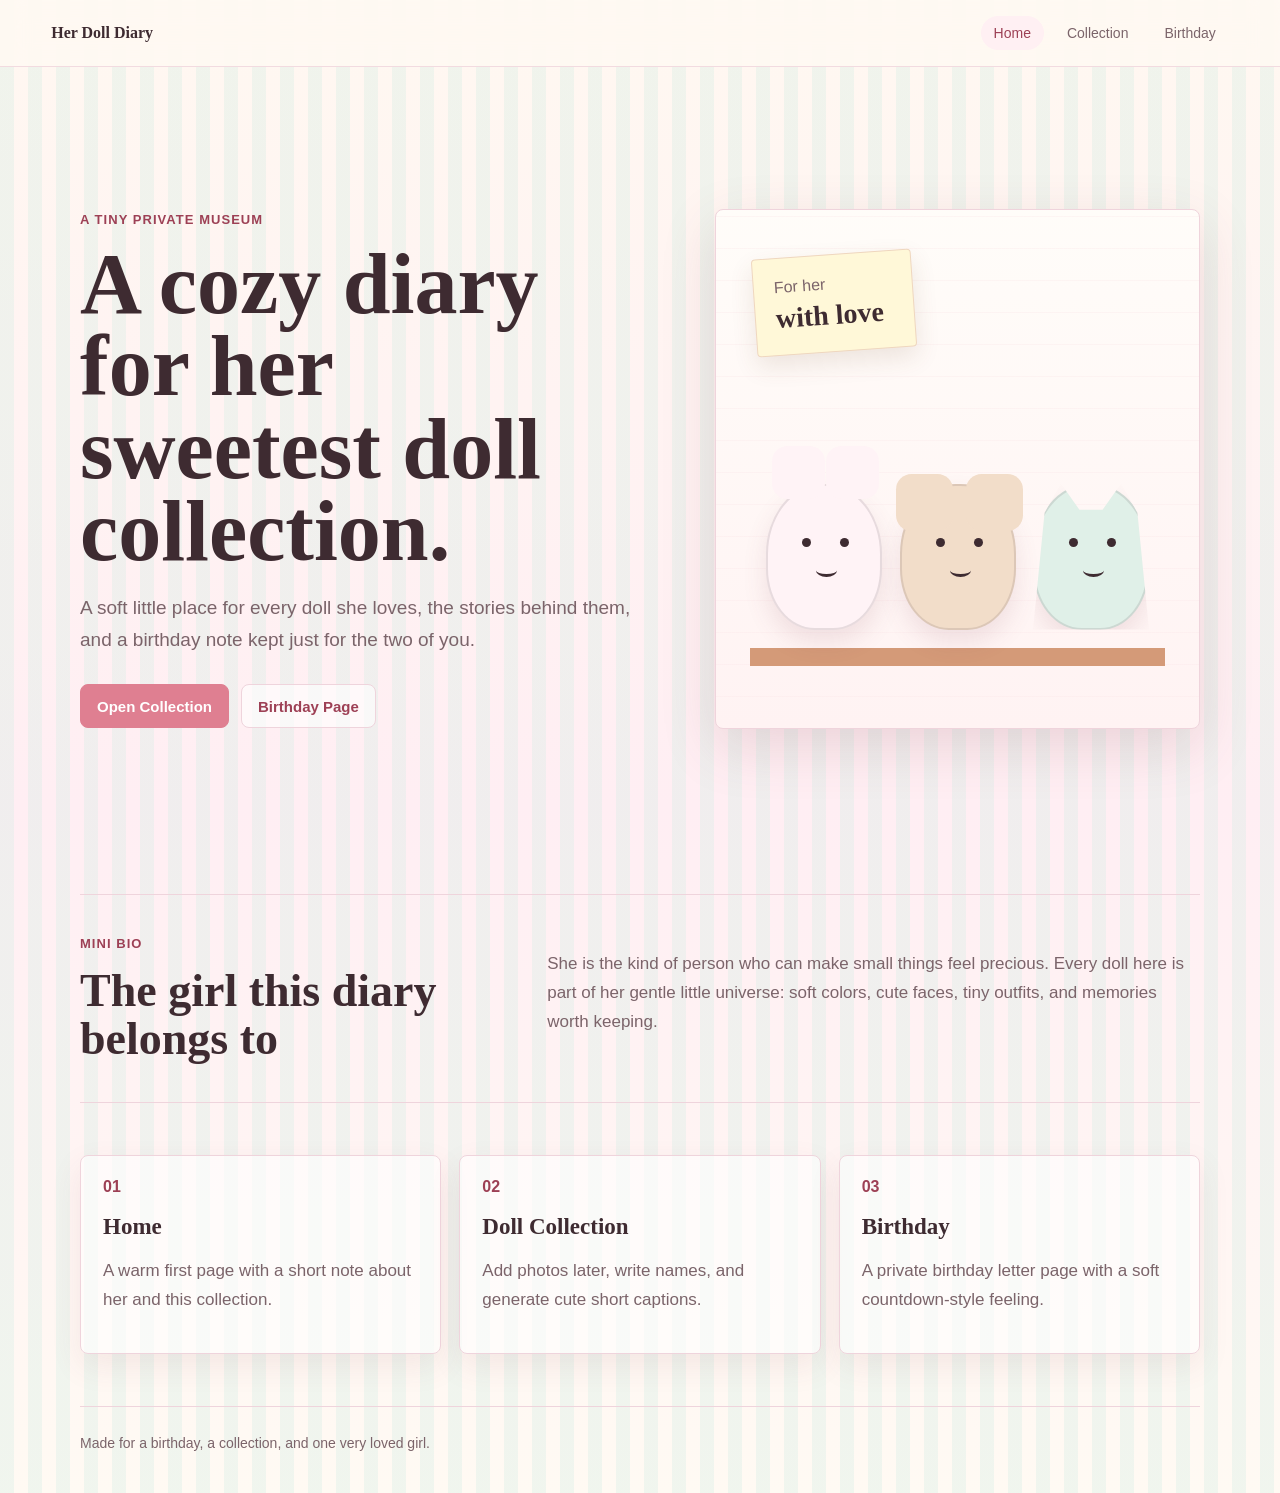
==== index.html @ 8f7af9ba "Update birthday page" ====
<!doctype html>
<html lang="en">
  <head>
    <meta charset="utf-8" />
    <meta name="viewport" content="width=device-width, initial-scale=1" />
    <title>Her Doll Diary</title>
    <link rel="stylesheet" href="./styles.css" />
  </head>
  <body>
    <header class="site-header">
      <a class="brand" href="./index.html" id="siteTitle">Her Doll Diary</a>
      <nav aria-label="Main navigation">
        <a aria-current="page" href="./index.html">Home</a>
        <a href="./collection.html">Collection</a>
        <a href="./birthday.html">Birthday</a>
      </nav>
    </header>

    <main>
      <section class="hero">
        <div class="hero-copy">
          <p class="eyebrow" id="homeEyebrow">A tiny private museum</p>
          <h1 id="homeHeadline">A cozy diary for her sweetest doll collection.</h1>
          <p id="homeDescription"></p>
          <div class="hero-actions">
            <a class="button primary" href="./collection.html">Open Collection</a>
            <a class="button ghost" href="./birthday.html">Birthday Page</a>
          </div>
        </div>
        <div class="shelf-scene" aria-label="Illustrated doll shelf">
          <div class="paper-note">
            <span>For her</span>
            <strong>with love</strong>
          </div>
          <div class="shelf">
            <div class="doll-shape bunny"></div>
            <div class="doll-shape bear"></div>
            <div class="doll-shape cat"></div>
          </div>
        </div>
      </section>

      <section class="bio-section">
        <div>
          <p class="eyebrow" id="bioEyebrow">Mini bio</p>
          <h2 id="bioTitle">The girl this diary belongs to</h2>
        </div>
        <div class="bio-right">
          <img class="bio-photo" id="bioPhoto" alt="Bio photo" hidden />
          <p id="bioText"></p>
        </div>
      </section>

      <section class="preview-grid" aria-label="Website sections">
        <article>
          <span class="card-icon">01</span>
          <h3>Home</h3>
          <p>A warm first page with a short note about her and this collection.</p>
        </article>
        <article>
          <span class="card-icon">02</span>
          <h3>Doll Collection</h3>
          <p>Add photos later, write names, and generate cute short captions.</p>
        </article>
        <article>
          <span class="card-icon">03</span>
          <h3>Birthday</h3>
          <p>A private birthday letter page with a soft countdown-style feeling.</p>
        </article>
      </section>
    </main>

    <footer>
      Made for a birthday, a collection, and one very loved girl.
    </footer>
    <script src="./content/content.js"></script>
    <script>
      (async () => {
        try {
          const site = await window.DollDiaryContent.loadJson("./content/site.json");
          window.DollDiaryContent.setText("#siteTitle", site.siteTitle);
          document.title = site.siteTitle || document.title;
          window.DollDiaryContent.setText("#homeEyebrow", site.homeEyebrow);
          window.DollDiaryContent.setText("#homeHeadline", site.homeHeadline);
          window.DollDiaryContent.setText("#homeDescription", site.homeDescription);
          window.DollDiaryContent.setText("#bioEyebrow", site.bioEyebrow);
          window.DollDiaryContent.setText("#bioTitle", site.bioTitle);
          window.DollDiaryContent.setText("#bioText", site.bioText);
          window.DollDiaryContent.setImage("#bioPhoto", site.bioPhoto, "Photo of her");
        } catch {}
      })();
    </script>
  </body>
</html>
---- styles.css ----
:root {
  --rose: #df7f91;
  --rose-dark: #9d4055;
  --blush: #fff0f3;
  --cream: #fffaf3;
  --mint: #d8eee5;
  --ink: #3e2b31;
  --muted: #7b646a;
  --line: #efd4dc;
  --shadow: 0 18px 55px rgba(128, 69, 82, 0.16);
}

* {
  box-sizing: border-box;
}

body {
  margin: 0;
  color: var(--ink);
  font-family: Georgia, "Times New Roman", serif;
  background:
    linear-gradient(90deg, rgba(216, 238, 229, 0.38) 0 14px, transparent 14px),
    linear-gradient(#fff8f1, #ffeef3 54%, #fffaf3);
  background-size: 28px 100%, 100% 100%;
}

a {
  color: inherit;
}

.site-header {
  position: sticky;
  top: 0;
  z-index: 5;
  display: flex;
  align-items: center;
  justify-content: space-between;
  gap: 20px;
  padding: 16px clamp(18px, 4vw, 52px);
  border-bottom: 1px solid rgba(239, 212, 220, 0.8);
  background: rgba(255, 250, 243, 0.88);
  backdrop-filter: blur(14px);
}

.brand {
  font-weight: 700;
  text-decoration: none;
  letter-spacing: 0;
}

nav {
  display: flex;
  flex-wrap: wrap;
  gap: 10px;
  justify-content: flex-end;
}

nav a {
  border-radius: 999px;
  padding: 9px 13px;
  color: var(--muted);
  text-decoration: none;
  font-family: Arial, sans-serif;
  font-size: 14px;
}

nav a[aria-current="page"] {
  background: var(--blush);
  color: var(--rose-dark);
}

main {
  width: min(1120px, calc(100% - 32px));
  margin: 0 auto;
}

.hero {
  min-height: calc(100vh - 73px);
  display: grid;
  grid-template-columns: minmax(0, 1fr) minmax(300px, 0.86fr);
  gap: clamp(28px, 6vw, 72px);
  align-items: center;
  padding: 52px 0 76px;
}

.hero-copy,
.page-intro,
.birthday-hero {
  max-width: 720px;
}

.eyebrow {
  margin: 0 0 12px;
  color: var(--rose-dark);
  font-family: Arial, sans-serif;
  font-size: 13px;
  font-weight: 700;
  letter-spacing: 0.08em;
  text-transform: uppercase;
}

.eyebrow:empty {
  display: none;
}

h1,
h2,
h3,
p {
  overflow-wrap: anywhere;
}

h1 {
  margin: 0;
  font-size: clamp(42px, 7vw, 86px);
  line-height: 0.96;
  letter-spacing: 0;
}

h2 {
  margin: 0;
  font-size: clamp(28px, 4vw, 46px);
  line-height: 1.05;
}

h3 {
  margin: 0 0 10px;
  font-size: 23px;
}

p {
  color: var(--muted);
  font-family: Arial, sans-serif;
  font-size: 17px;
  line-height: 1.7;
}

.hero-copy > p:not(.eyebrow),
.page-intro > p,
.birthday-hero > p {
  max-width: 630px;
  font-size: 19px;
}

.hero-actions,
.studio-actions,
.collection-tools {
  display: flex;
  flex-wrap: wrap;
  gap: 12px;
  align-items: center;
  margin-top: 28px;
}

.edit-toggle {
  margin-top: 18px;
}

.editor-area[hidden] {
  display: none;
}

.button,
button {
  display: inline-flex;
  min-height: 44px;
  align-items: center;
  justify-content: center;
  border: 1px solid var(--line);
  border-radius: 8px;
  padding: 10px 16px;
  cursor: pointer;
  font-family: Arial, sans-serif;
  font-size: 15px;
  font-weight: 700;
  text-decoration: none;
}

.primary {
  border-color: var(--rose);
  background: var(--rose);
  color: white;
}

.ghost {
  background: rgba(255, 255, 255, 0.62);
  color: var(--rose-dark);
}

.danger {
  background: #fff;
  color: #9b2f3d;
}

.shelf-scene {
  min-height: 520px;
  position: relative;
  border: 1px solid var(--line);
  border-radius: 8px;
  overflow: hidden;
  background:
    linear-gradient(rgba(255, 255, 255, 0.5), rgba(255, 240, 243, 0.7)),
    repeating-linear-gradient(0deg, transparent 0 31px, rgba(223, 127, 145, 0.12) 31px 32px),
    var(--cream);
  box-shadow: var(--shadow);
}

.paper-note {
  position: absolute;
  top: 44px;
  left: 38px;
  width: 160px;
  padding: 20px;
  border: 1px solid #efd7bf;
  border-radius: 4px;
  transform: rotate(-4deg);
  background: #fff8d8;
  box-shadow: 0 10px 24px rgba(104, 77, 44, 0.12);
}

.paper-note span,
.paper-note strong {
  display: block;
}

.paper-note span {
  color: var(--muted);
  font-family: Arial, sans-serif;
}

.paper-note strong {
  margin-top: 6px;
  font-size: 28px;
}

.shelf {
  position: absolute;
  right: 34px;
  bottom: 62px;
  left: 34px;
  height: 190px;
  border-bottom: 18px solid #d49a78;
}

.doll-shape {
  position: absolute;
  bottom: 18px;
  width: 116px;
  height: 146px;
  border: 2px solid rgba(62, 43, 49, 0.12);
  border-radius: 48% 48% 42% 42%;
  background: #fff;
  box-shadow: 0 12px 24px rgba(128, 69, 82, 0.12);
}

.doll-shape::before,
.doll-shape::after {
  content: "";
  position: absolute;
  background: var(--ink);
}

.doll-shape::before {
  top: 52px;
  left: 34px;
  width: 9px;
  height: 9px;
  border-radius: 50%;
  box-shadow: 38px 0 0 var(--ink);
}

.doll-shape::after {
  top: 78px;
  left: 48px;
  width: 21px;
  height: 10px;
  border-bottom: 3px solid var(--ink);
  border-radius: 50%;
  background: transparent;
}

.bunny {
  left: 16px;
  background: #fff3f6;
}

.bunny .ears,
.bunny::marker {
  display: none;
}

.bunny {
  --ear-color: #fff3f6;
}

.bunny::before {
  box-shadow: 38px 0 0 var(--ink), -8px -70px 0 22px var(--ear-color), 46px -70px 0 22px var(--ear-color);
}

.bear {
  left: 50%;
  transform: translateX(-50%);
  background: #f2ddc9;
}

.bear::before {
  box-shadow: 38px 0 0 var(--ink), -16px -40px 0 24px #f2ddc9, 54px -40px 0 24px #f2ddc9;
}

.cat {
  right: 16px;
  background: #e0f0e8;
}

.cat {
  clip-path: polygon(10% 20%, 24% 0, 40% 18%, 60% 18%, 76% 0, 90% 20%, 100% 100%, 0 100%);
}

.bio-section,
.studio,
.letter,
.wish-grid,
.preview-grid {
  margin: 0 0 52px;
}

.photo-memories {
  margin: 0 0 42px;
}

.photo-grid {
  display: grid;
  grid-template-columns: repeat(12, minmax(0, 1fr));
  gap: 14px;
}

.photo-card {
  margin: 0;
  border: 1px solid var(--line);
  border-radius: 8px;
  overflow: hidden;
  background: rgba(255, 255, 255, 0.62);
  box-shadow: 0 12px 32px rgba(128, 69, 82, 0.09);
}

.photo-card img {
  display: block;
  width: 100%;
  height: 100%;
  object-fit: cover;
  aspect-ratio: 4 / 5;
}

.photo-card figcaption {
  padding: 10px 12px 12px;
  color: var(--muted);
  font-family: Arial, sans-serif;
  font-size: 13px;
  line-height: 1.5;
}

.photo-card:nth-child(1) {
  grid-column: span 7;
}

.photo-card:nth-child(2) {
  grid-column: span 5;
}

.photo-card:nth-child(3) {
  grid-column: span 5;
}

.photo-card:nth-child(4) {
  grid-column: span 7;
}

.bio-section {
  display: grid;
  grid-template-columns: 0.8fr 1.2fr;
  gap: 32px;
  align-items: start;
  padding: 38px 0;
  border-top: 1px solid var(--line);
  border-bottom: 1px solid var(--line);
}

.bio-right {
  display: grid;
  gap: 16px;
}

.bio-photo {
  width: 100%;
  max-width: 520px;
  aspect-ratio: 4 / 3;
  object-fit: cover;
  border-radius: 8px;
  border: 1px solid var(--line);
  box-shadow: 0 12px 32px rgba(128, 69, 82, 0.09);
  background: rgba(255, 255, 255, 0.62);
}

.preview-grid,
.wish-grid,
.doll-grid {
  display: grid;
  grid-template-columns: repeat(3, minmax(0, 1fr));
  gap: 18px;
}

.wish-grid {
  grid-template-columns: repeat(2, minmax(0, 1fr));
  align-items: stretch;
}

.preview-grid article,
.wish-grid article,
.doll-card,
.studio-panel,
.preview-panel,
.letter {
  border: 1px solid var(--line);
  border-radius: 8px;
  background: rgba(255, 255, 255, 0.62);
  box-shadow: 0 12px 32px rgba(128, 69, 82, 0.09);
}

.preview-grid article,
.wish-grid article,
.doll-card {
  padding: 22px;
}

.wish-card {
  position: relative;
  display: grid;
  grid-template-columns: minmax(0, 1.15fr) minmax(0, 0.85fr);
  gap: 16px;
  overflow: hidden;
  background:
    radial-gradient(circle at 16px 18px, rgba(223, 127, 145, 0.14) 0 5px, transparent 6px),
    radial-gradient(circle at 48px 50px, rgba(216, 238, 229, 0.45) 0 5px, transparent 6px),
    linear-gradient(180deg, rgba(255, 240, 243, 0.68), rgba(255, 255, 255, 0.7)),
    rgba(255, 255, 255, 0.62);
  background-size: 82px 82px, 82px 82px, 100% 100%;
}

.wish-card::after {
  content: "";
  position: absolute;
  right: -28px;
  bottom: -34px;
  width: 140px;
  height: 140px;
  border: 1px solid rgba(223, 127, 145, 0.2);
  border-radius: 50%;
  background: rgba(255, 248, 216, 0.36);
  pointer-events: none;
}

.wish-text {
  position: relative;
  z-index: 1;
}

.wish-sticker {
  display: inline-grid;
  place-items: center;
  width: 54px;
  height: 54px;
  margin-bottom: 14px;
  border: 1px solid rgba(223, 127, 145, 0.22);
  border-radius: 50%;
  background:
    linear-gradient(145deg, rgba(255, 250, 243, 0.96), rgba(255, 240, 243, 0.9));
  box-shadow: 0 10px 26px rgba(128, 69, 82, 0.12);
  font-size: 29px;
  line-height: 1;
}

.wish-sticker.soft-bear {
  transform: rotate(-5deg);
}

.wish-sticker.tiny-dolls {
  background:
    linear-gradient(145deg, rgba(216, 238, 229, 0.78), rgba(255, 250, 243, 0.96));
  transform: rotate(5deg);
}

.wish-text h2 {
  margin-bottom: 10px;
}

.wish-text p {
  margin: 0 0 10px;
  font-size: 15px;
}

.wish-photos {
  display: grid;
  grid-template-columns: 1fr;
  align-content: start;
  justify-items: center;
  gap: 10px;
  padding-top: 6px;
}

.polaroid {
  position: relative;
  width: min(240px, 100%);
  margin: 0;
  padding: 10px 10px 14px;
  border: 1px solid rgba(62, 43, 49, 0.12);
  border-radius: 8px;
  background: rgba(255, 255, 255, 0.92);
  box-shadow: 0 14px 32px rgba(128, 69, 82, 0.16);
}

.polaroid::before {
  content: "";
  position: absolute;
  top: -10px;
  left: 22px;
  width: 86px;
  height: 22px;
  border: 1px solid rgba(212, 154, 120, 0.22);
  border-radius: 6px;
  background: rgba(255, 248, 216, 0.7);
  transform: rotate(-4deg);
}

.polaroid img {
  display: block;
  width: 100%;
  aspect-ratio: 4 / 5;
  object-fit: cover;
  object-position: center center;
  border-radius: 6px;
}

.polaroid.portrait-top img {
  object-fit: contain;
  object-position: center center;
  background:
    linear-gradient(180deg, rgba(255, 240, 243, 0.72), rgba(255, 250, 243, 0.88)),
    var(--cream);
}

.polaroid figcaption {
  min-height: 14px;
  margin-top: 10px;
  color: rgba(123, 100, 106, 0.95);
  font-family: Arial, sans-serif;
  font-size: 12px;
  line-height: 1.45;
}

.polaroid.tilt-a {
  transform: rotate(-2.5deg);
}

.polaroid.tilt-b {
  transform: rotate(2deg);
}

.card-icon {
  display: inline-flex;
  margin-bottom: 18px;
  color: var(--rose-dark);
  font-family: Arial, sans-serif;
  font-weight: 800;
}

.page-intro,
.birthday-hero {
  padding: 72px 0 42px;
}

.studio {
  display: grid;
  grid-template-columns: minmax(0, 1.18fr) minmax(280px, 0.82fr);
  gap: 18px;
}

.studio-panel,
.preview-panel {
  padding: 24px;
}

label {
  display: grid;
  gap: 8px;
  margin-top: 16px;
  color: var(--rose-dark);
  font-family: Arial, sans-serif;
  font-size: 14px;
  font-weight: 700;
}

input,
textarea {
  width: 100%;
  border: 1px solid var(--line);
  border-radius: 8px;
  padding: 12px 13px;
  color: var(--ink);
  background: #fff;
  font: 15px Arial, sans-serif;
}

textarea {
  resize: vertical;
}

.field-row {
  display: grid;
  grid-template-columns: 1fr 1fr;
  gap: 12px;
}

.photo-preview,
.doll-photo {
  display: grid;
  place-items: center;
  overflow: hidden;
  border: 1px dashed #e3b7c2;
  border-radius: 8px;
  background:
    linear-gradient(135deg, rgba(255, 240, 243, 0.8), rgba(216, 238, 229, 0.62)),
    #fff;
}

.photo-preview {
  min-height: 330px;
}

.photo-preview span,
.doll-photo span {
  color: var(--muted);
  font-family: Arial, sans-serif;
  font-weight: 700;
}

.photo-preview img,
.doll-photo img {
  width: 100%;
  height: 100%;
  object-fit: cover;
}

.collection-tools {
  margin-bottom: 42px;
}

.file-button input {
  display: none;
}

.section-heading {
  margin-bottom: 18px;
}

.doll-card {
  display: grid;
  gap: 14px;
}

.doll-photo {
  aspect-ratio: 1;
}

.doll-card h3 {
  margin-bottom: 0;
}

.doll-card p {
  margin: 0;
  font-size: 15px;
}

.letter {
  max-width: 820px;
  padding: clamp(24px, 5vw, 48px);
}

.letter p {
  color: var(--ink);
  font-size: 18px;
}

footer {
  width: min(1120px, calc(100% - 32px));
  margin: 52px auto 0;
  padding: 28px 0 42px;
  border-top: 1px solid var(--line);
  color: var(--muted);
  font-family: Arial, sans-serif;
  font-size: 14px;
}

footer:empty {
  display: none;
}

@media (max-width: 820px) {
  .site-header,
  .hero,
  .bio-section,
  .studio {
    grid-template-columns: 1fr;
  }

  .site-header {
    display: grid;
    justify-items: start;
  }

  nav {
    justify-content: flex-start;
  }

  .hero {
    min-height: auto;
    padding-top: 38px;
  }

  .shelf-scene {
    min-height: 430px;
  }

  .preview-grid,
  .wish-grid,
  .doll-grid {
    grid-template-columns: 1fr;
  }

  .photo-grid {
    grid-template-columns: 1fr;
  }

  .photo-card:nth-child(1),
  .photo-card:nth-child(2),
  .photo-card:nth-child(3),
  .photo-card:nth-child(4) {
    grid-column: auto;
  }

  .bio-photo {
    max-width: 100%;
  }

  .field-row {
    grid-template-columns: 1fr;
  }

  .wish-card {
    grid-template-columns: 1fr;
  }

  .wish-photos {
    padding-top: 0;
    grid-template-columns: repeat(2, minmax(0, 1fr));
    justify-items: stretch;
  }

  .polaroid {
    width: 100%;
  }

  h1 {
    font-size: clamp(38px, 13vw, 58px);
  }
}
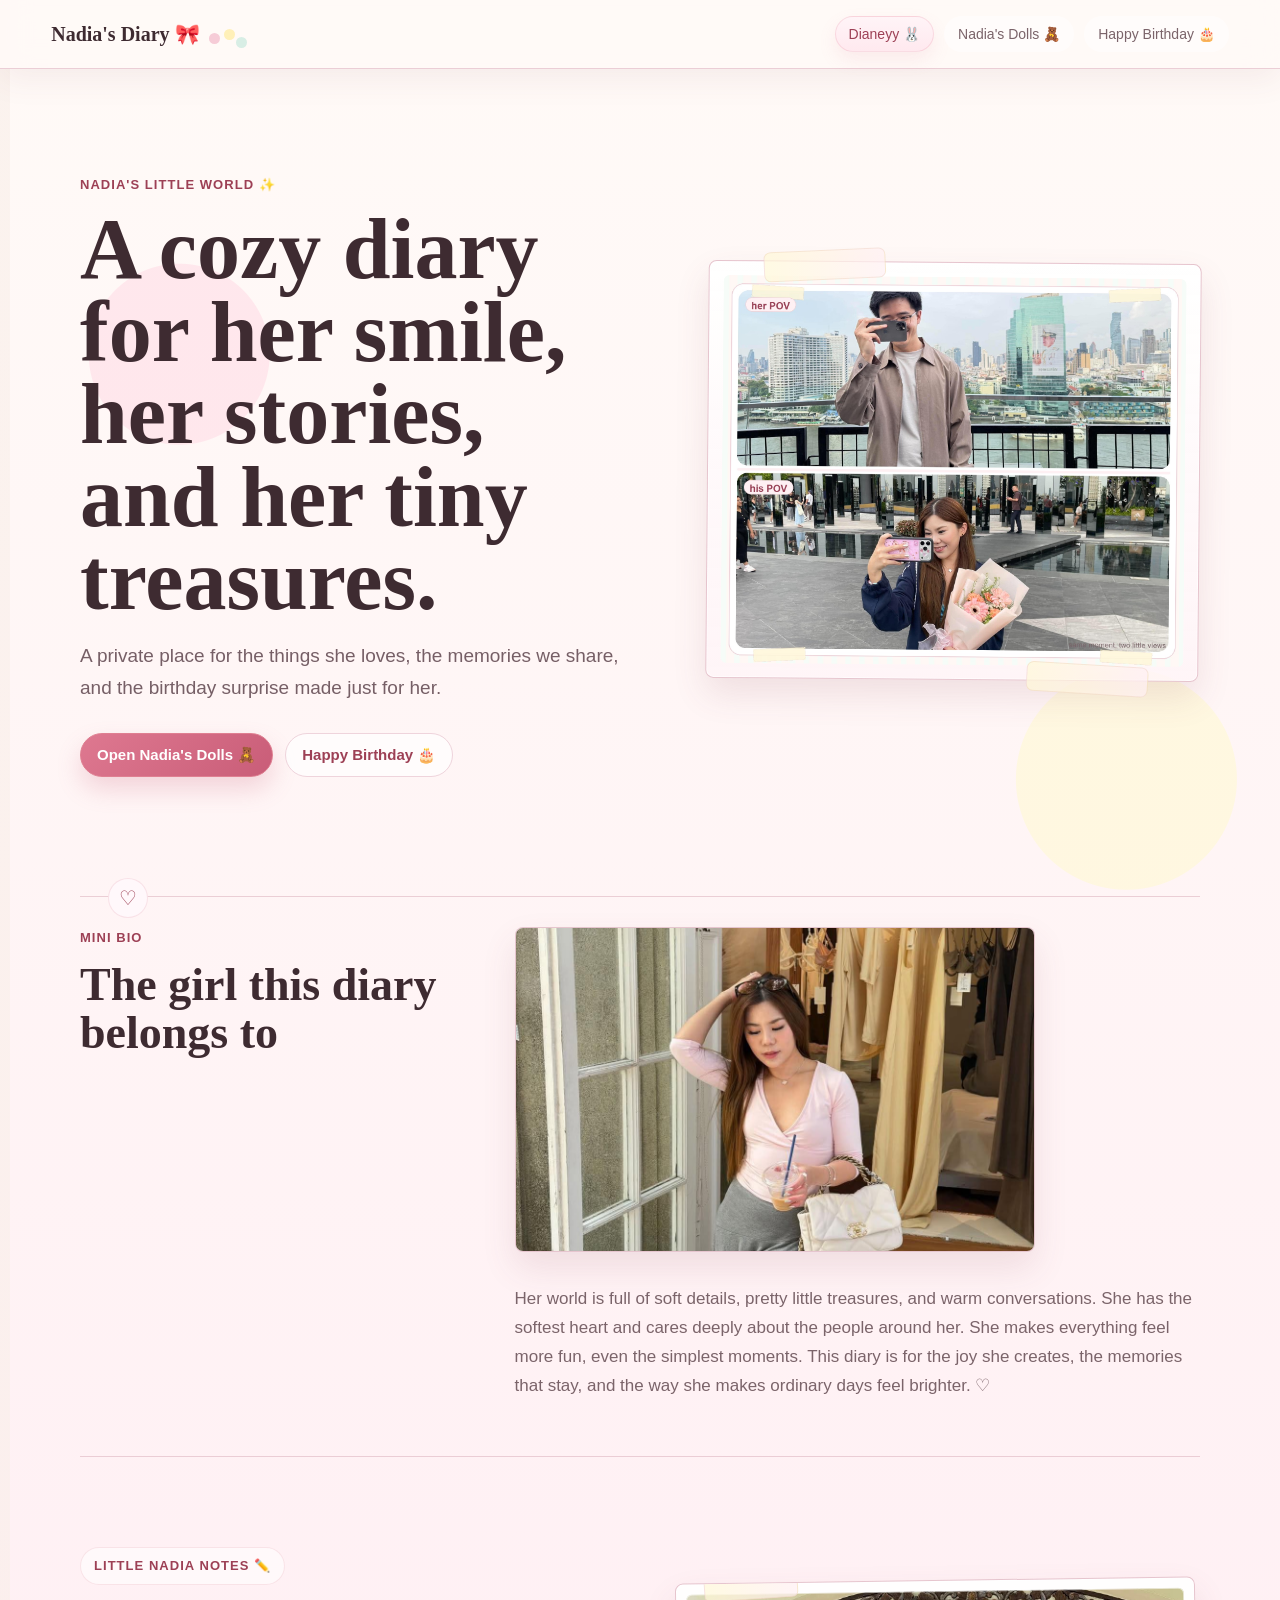
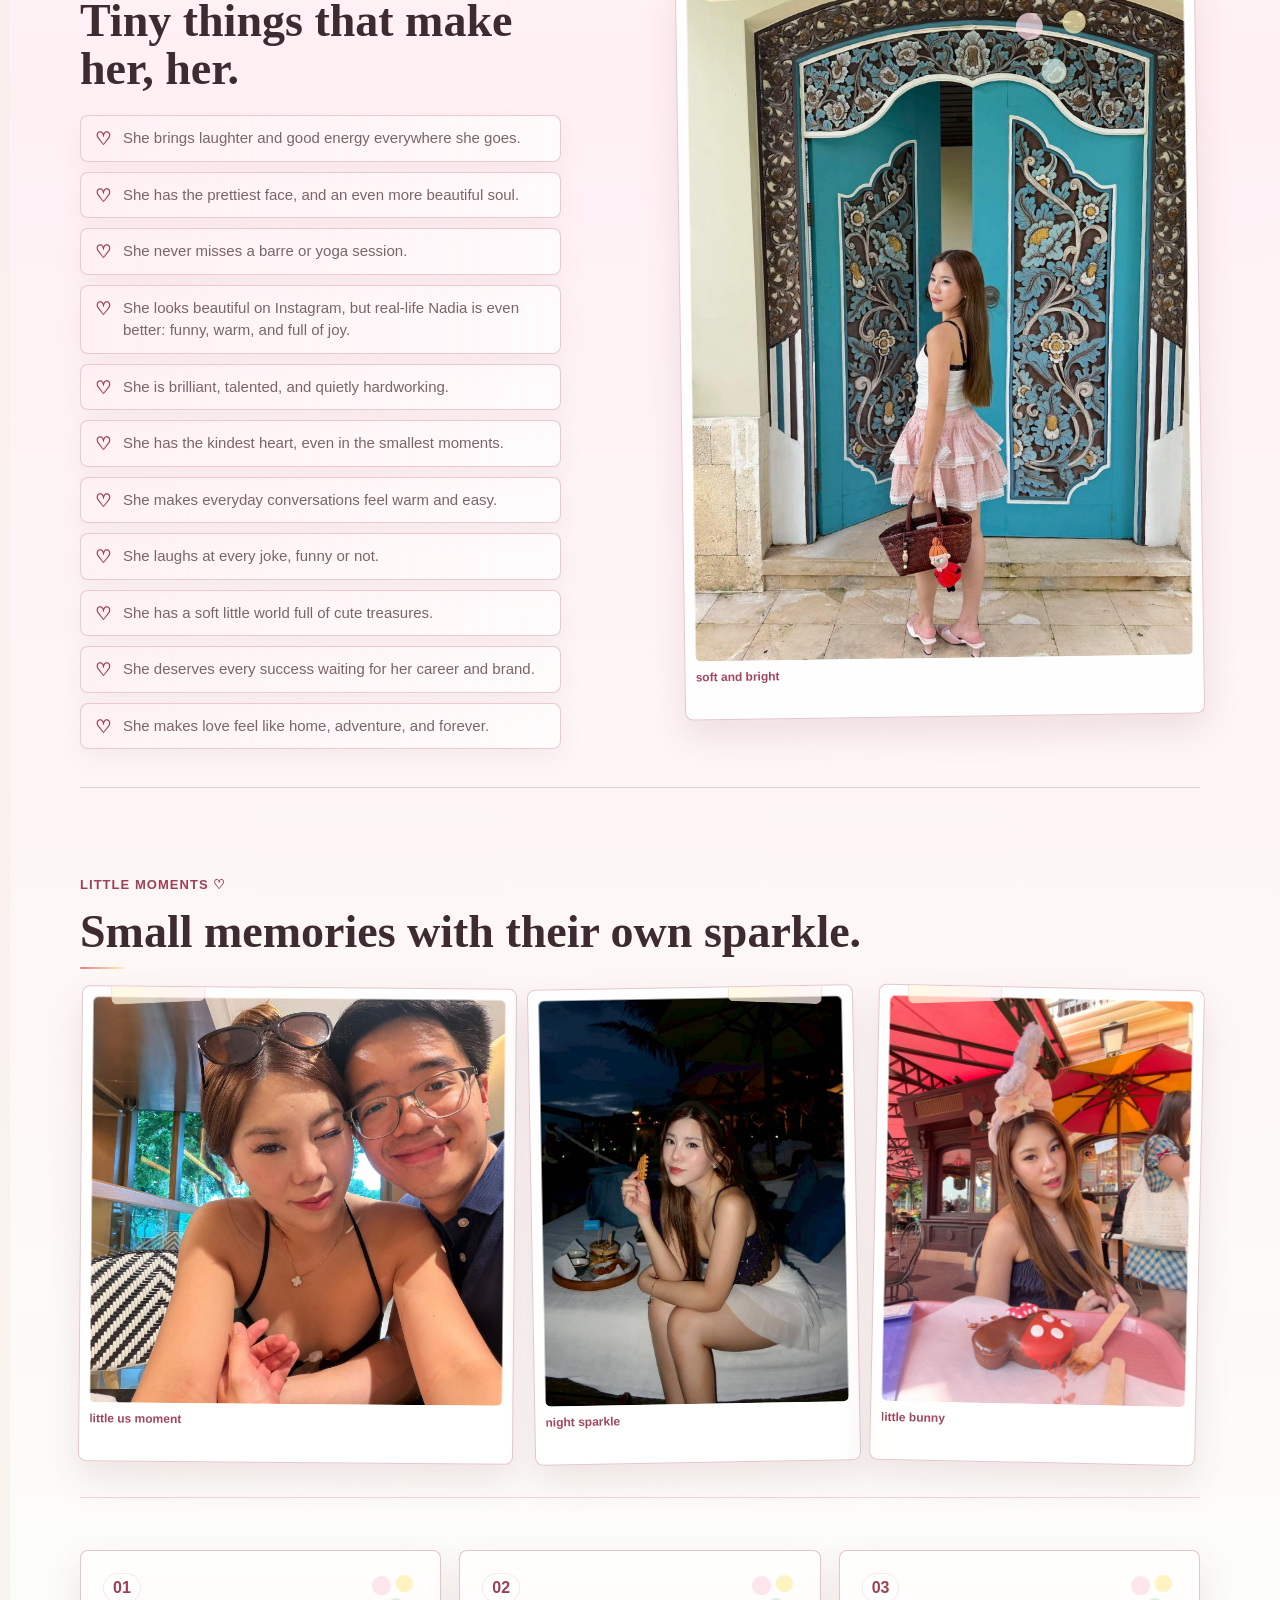
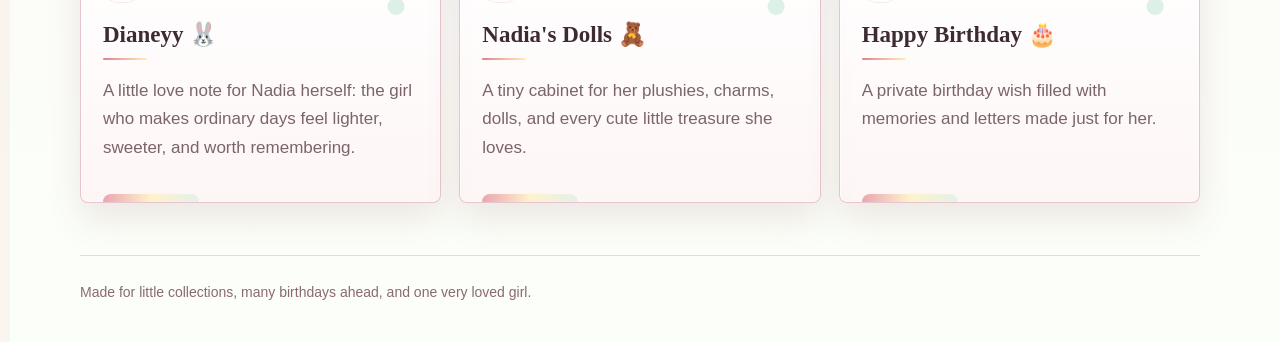
==== commit fb896bdb: "Refine Nadia diary content" ====
--- a/index.html
+++ b/index.html
@@ -3,40 +3,33 @@
   <head>
     <meta charset="utf-8" />
     <meta name="viewport" content="width=device-width, initial-scale=1" />
-    <title>Her Doll Diary</title>
+    <title>Nadia's Diary 🎀</title>
     <link rel="stylesheet" href="./styles.css" />
+    <link rel="stylesheet" href="./fluffy-preview.css" />
   </head>
   <body>
     <header class="site-header">
-      <a class="brand" href="./index.html" id="siteTitle">Her Doll Diary</a>
+      <a class="brand" href="./index.html" id="siteTitle">Nadia's Diary 🎀</a>
       <nav aria-label="Main navigation">
-        <a aria-current="page" href="./index.html">Home</a>
-        <a href="./collection.html">Collection</a>
-        <a href="./birthday.html">Birthday</a>
+        <a aria-current="page" href="./index.html">Dianeyy 🐰</a>
+        <a href="./collection.html">Nadia's Dolls 🧸</a>
+        <a href="./birthday.html">Happy Birthday 🎂</a>
       </nav>
     </header>
 
     <main>
       <section class="hero">
         <div class="hero-copy">
-          <p class="eyebrow" id="homeEyebrow">A tiny private museum</p>
-          <h1 id="homeHeadline">A cozy diary for her sweetest doll collection.</h1>
+          <p class="eyebrow" id="homeEyebrow">Nadia's Little World ✨</p>
+          <h1 id="homeHeadline">A cozy diary for her smile, her stories, and her tiny treasures.</h1>
           <p id="homeDescription"></p>
           <div class="hero-actions">
-            <a class="button primary" href="./collection.html">Open Collection</a>
-            <a class="button ghost" href="./birthday.html">Birthday Page</a>
+            <a class="button primary" href="./collection.html">Open Nadia's Dolls 🧸</a>
+            <a class="button ghost" href="./birthday.html">Happy Birthday 🎂</a>
           </div>
         </div>
-        <div class="shelf-scene" aria-label="Illustrated doll shelf">
-          <div class="paper-note">
-            <span>For her</span>
-            <strong>with love</strong>
-          </div>
-          <div class="shelf">
-            <div class="doll-shape bunny"></div>
-            <div class="doll-shape bear"></div>
-            <div class="doll-shape cat"></div>
-          </div>
+        <div class="hero-pov-frame" aria-label="His and her point of view memory">
+          <img src="./assets/uploads/nadia-mac-pov-collage.jpg" alt="His and her point of view photo collage" />
         </div>
       </section>
 
@@ -51,27 +44,74 @@
         </div>
       </section>
 
+      <section class="nadia-notes-section" aria-label="Little Nadia notes">
+        <div class="nadia-notes-copy">
+          <p class="eyebrow">Little Nadia notes ✏️</p>
+          <h2>Tiny things that make her, her.</h2>
+          <ul class="nadia-notes-list">
+            <li>She brings laughter and good energy everywhere she goes.</li>
+            <li>She has the prettiest face, and an even more beautiful soul.</li>
+            <li>She never misses a barre or yoga session.</li>
+            <li>She looks beautiful on Instagram, but real-life Nadia is even better: funny, warm, and full of joy.</li>
+            <li>She is brilliant, talented, and quietly hardworking.</li>
+            <li>She has the kindest heart, even in the smallest moments.</li>
+            <li>She makes everyday conversations feel warm and easy.</li>
+            <li>She laughs at every joke, funny or not.</li>
+            <li>She has a soft little world full of cute treasures.</li>
+            <li>She deserves every success waiting for her career and brand.</li>
+            <li>She makes love feel like home, adventure, and forever.</li>
+          </ul>
+        </div>
+        <div class="nadia-feature-photo" aria-label="Feature photo of Nadia">
+          <figure class="scrapbook-photo snap-feature">
+            <img src="./assets/uploads/nadia-note-2.jpg" alt="Nadia by a blue decorated door" />
+            <figcaption>soft and bright</figcaption>
+          </figure>
+        </div>
+      </section>
+
+      <section class="little-moments-section" aria-label="Little moments with Nadia">
+        <div class="section-heading">
+          <p class="eyebrow">Little moments ♡</p>
+          <h2>Small memories with their own sparkle.</h2>
+        </div>
+        <div class="nadia-photo-collage little-moments-grid" aria-label="Photos of Nadia and memories">
+          <figure class="scrapbook-photo snap-wide">
+            <img src="./assets/uploads/nadia-note-couple.jpg" alt="Nadia and Mac together" />
+            <figcaption>little us moment</figcaption>
+          </figure>
+          <figure class="scrapbook-photo snap-portrait">
+            <img src="./assets/uploads/nadia-note-3.jpg" alt="Nadia with a birthday dessert" />
+            <figcaption>night sparkle</figcaption>
+          </figure>
+          <figure class="scrapbook-photo snap-soft">
+            <img src="./assets/uploads/nadia-note-4.jpg" alt="Nadia at dinner" />
+            <figcaption>little bunny</figcaption>
+          </figure>
+        </div>
+      </section>
+
       <section class="preview-grid" aria-label="Website sections">
-        <article>
+        <a class="preview-link-card" href="./index.html" aria-label="Open Dianeyy">
           <span class="card-icon">01</span>
-          <h3>Home</h3>
-          <p>A warm first page with a short note about her and this collection.</p>
-        </article>
-        <article>
+          <h3>Dianeyy 🐰</h3>
+          <p>A little love note for Nadia herself: the girl who makes ordinary days feel lighter, sweeter, and worth remembering.</p>
+        </a>
+        <a class="preview-link-card" href="./collection.html" aria-label="Open Nadia's Dolls">
           <span class="card-icon">02</span>
-          <h3>Doll Collection</h3>
-          <p>Add photos later, write names, and generate cute short captions.</p>
-        </article>
-        <article>
+          <h3>Nadia's Dolls 🧸</h3>
+          <p>A tiny cabinet for her plushies, charms, dolls, and every cute little treasure she loves.</p>
+        </a>
+        <a class="preview-link-card" href="./birthday.html" aria-label="Open Happy Birthday">
           <span class="card-icon">03</span>
-          <h3>Birthday</h3>
-          <p>A private birthday letter page with a soft countdown-style feeling.</p>
-        </article>
+          <h3>Happy Birthday 🎂</h3>
+          <p>A private birthday wish filled with memories and letters made just for her.</p>
+        </a>
       </section>
     </main>
 
     <footer>
-      Made for a birthday, a collection, and one very loved girl.
+      Made for little collections, many birthdays ahead, and one very loved girl.
     </footer>
     <script src="./content/content.js"></script>
     <script>
--- a/styles.css
+++ b/styles.css
@@ -205,6 +205,47 @@
   box-shadow: var(--shadow);
 }
 
+.hero-pov-frame {
+  position: relative;
+  align-self: center;
+  padding: 12px;
+  border: 1px solid rgba(239, 212, 220, 0.95);
+  border-radius: 8px;
+  background: rgba(255, 255, 255, 0.82);
+  box-shadow: var(--shadow);
+  transform: rotate(0.5deg);
+}
+
+.hero-pov-frame::before,
+.hero-pov-frame::after {
+  content: "";
+  position: absolute;
+  z-index: 1;
+  width: 120px;
+  height: 28px;
+  border: 1px solid rgba(212, 154, 120, 0.18);
+  border-radius: 7px;
+  background: rgba(255, 248, 216, 0.8);
+}
+
+.hero-pov-frame::before {
+  top: -12px;
+  left: 11%;
+  transform: rotate(-3deg);
+}
+
+.hero-pov-frame::after {
+  right: 10%;
+  bottom: -14px;
+  transform: rotate(3deg);
+}
+
+.hero-pov-frame img {
+  display: block;
+  width: 100%;
+  border-radius: 6px;
+}
+
 .paper-note {
   position: absolute;
   top: 44px;
@@ -324,6 +365,56 @@
   margin: 0 0 52px;
 }
 
+.pov-memory-section {
+  display: grid;
+  grid-template-columns: minmax(0, 0.42fr) minmax(0, 0.58fr);
+  gap: clamp(22px, 5vw, 46px);
+  align-items: center;
+  margin: 0 0 52px;
+  padding: 34px 0 44px;
+  border-top: 1px solid var(--line);
+  border-bottom: 1px solid var(--line);
+}
+
+.pov-memory-copy h2 {
+  max-width: 460px;
+}
+
+.pov-memory-copy p:not(.eyebrow) {
+  max-width: 460px;
+}
+
+.pov-memory-frame {
+  position: relative;
+  margin: 0;
+  padding: 10px;
+  border: 1px solid rgba(239, 212, 220, 0.94);
+  border-radius: 8px;
+  background: rgba(255, 255, 255, 0.82);
+  box-shadow: var(--shadow);
+  transform: rotate(0.5deg);
+}
+
+.pov-memory-frame::before {
+  content: "";
+  position: absolute;
+  top: -12px;
+  left: 12%;
+  width: 110px;
+  height: 26px;
+  border: 1px solid rgba(212, 154, 120, 0.18);
+  border-radius: 7px;
+  background: rgba(255, 248, 216, 0.78);
+  transform: rotate(-3deg);
+  z-index: 1;
+}
+
+.pov-memory-frame img {
+  display: block;
+  width: 100%;
+  border-radius: 6px;
+}
+
 .photo-memories {
   margin: 0 0 42px;
 }
@@ -377,10 +468,10 @@
 
 .bio-section {
   display: grid;
-  grid-template-columns: 0.8fr 1.2fr;
+  grid-template-columns: 0.74fr 1.26fr;
   gap: 32px;
   align-items: start;
-  padding: 38px 0;
+  padding: 30px 0 38px;
   border-top: 1px solid var(--line);
   border-bottom: 1px solid var(--line);
 }
@@ -393,14 +484,176 @@
 .bio-photo {
   width: 100%;
   max-width: 520px;
-  aspect-ratio: 4 / 3;
+  aspect-ratio: 16 / 10;
   object-fit: cover;
+  object-position: center 35%;
   border-radius: 8px;
   border: 1px solid var(--line);
   box-shadow: 0 12px 32px rgba(128, 69, 82, 0.09);
   background: rgba(255, 255, 255, 0.62);
 }
 
+.nadia-notes-section {
+  display: grid;
+  grid-template-columns: minmax(0, 0.9fr) minmax(0, 1.1fr);
+  gap: clamp(22px, 5vw, 52px);
+  align-items: center;
+  margin: 0 0 52px;
+  padding: 38px 0;
+  border-bottom: 1px solid var(--line);
+}
+
+.nadia-notes-copy h2 {
+  max-width: 560px;
+}
+
+.nadia-notes-list {
+  display: grid;
+  gap: 10px;
+  margin: 22px 0 0;
+  padding: 0;
+  list-style: none;
+}
+
+.nadia-notes-list li {
+  position: relative;
+  min-height: 44px;
+  padding: 11px 14px 11px 42px;
+  border: 1px solid rgba(239, 212, 220, 0.9);
+  border-radius: 8px;
+  color: var(--muted);
+  background: rgba(255, 255, 255, 0.58);
+  font-family: Arial, sans-serif;
+  font-size: 15px;
+  line-height: 1.5;
+  box-shadow: 0 10px 24px rgba(128, 69, 82, 0.06);
+}
+
+.nadia-notes-list li::before {
+  content: "♡";
+  position: absolute;
+  left: 14px;
+  top: 10px;
+  color: var(--rose-dark);
+  font-family: Arial, sans-serif;
+  font-size: 18px;
+  font-weight: 700;
+}
+
+.scrapbook-photo {
+  position: relative;
+  margin: 0;
+  overflow: hidden;
+  border: 1px solid var(--line);
+  border-radius: 8px;
+  padding: 10px 10px 34px;
+  background: rgba(255, 255, 255, 0.88);
+  box-shadow: 0 14px 34px rgba(128, 69, 82, 0.12);
+}
+
+.scrapbook-photo::before {
+  content: "";
+  position: absolute;
+  top: -10px;
+  left: 28px;
+  z-index: 1;
+  width: 92px;
+  height: 24px;
+  border: 1px solid rgba(212, 154, 120, 0.2);
+  border-radius: 6px;
+  background: rgba(255, 248, 216, 0.76);
+  transform: rotate(-3deg);
+}
+
+.scrapbook-photo:nth-child(2)::before {
+  right: 30px;
+  left: auto;
+  transform: rotate(3deg);
+}
+
+.scrapbook-photo::after {
+  content: "";
+  position: absolute;
+  inset: 10px 10px 34px;
+  border: 1px solid rgba(255, 255, 255, 0.6);
+  border-radius: 6px;
+  pointer-events: none;
+}
+
+.scrapbook-photo img {
+  display: block;
+  width: 100%;
+  height: calc(100% - 24px);
+  object-fit: cover;
+  border-radius: 6px;
+}
+
+.scrapbook-photo figcaption {
+  display: grid;
+  min-height: 24px;
+  place-items: end start;
+  color: var(--rose-dark);
+  font-family: Arial, sans-serif;
+  font-size: 12px;
+  font-weight: 700;
+  line-height: 1.2;
+}
+
+.snap-feature {
+  min-height: 620px;
+  transform: rotate(-0.8deg);
+}
+
+.snap-feature img {
+  object-position: center 18%;
+}
+
+.nadia-feature-photo {
+  max-width: 520px;
+  justify-self: end;
+}
+
+.little-moments-section {
+  margin: 0 0 52px;
+  padding: 34px 0;
+  border-bottom: 1px solid var(--line);
+}
+
+.little-moments-grid {
+  display: grid;
+  grid-template-columns: minmax(0, 1.2fr) minmax(0, 0.9fr) minmax(0, 0.9fr);
+  gap: 16px;
+  align-items: stretch;
+}
+
+.little-moments-grid .scrapbook-photo {
+  min-height: 330px;
+}
+
+.snap-wide {
+  transform: rotate(0.5deg);
+}
+
+.snap-wide img {
+  object-position: center 38%;
+}
+
+.snap-portrait {
+  transform: rotate(-1deg);
+}
+
+.snap-portrait img {
+  object-position: center 24%;
+}
+
+.snap-soft {
+  transform: rotate(1.2deg);
+}
+
+.snap-soft img {
+  object-position: center 20%;
+}
+
 .preview-grid,
 .wish-grid,
 .doll-grid {
@@ -415,6 +668,7 @@
 }
 
 .preview-grid article,
+.preview-link-card,
 .wish-grid article,
 .doll-card,
 .studio-panel,
@@ -427,9 +681,28 @@
 }
 
 .preview-grid article,
+.preview-link-card,
 .wish-grid article,
 .doll-card {
   padding: 22px;
+}
+
+.preview-link-card {
+  display: block;
+  color: inherit;
+  text-decoration: none;
+  transition: transform 160ms ease, box-shadow 160ms ease, border-color 160ms ease;
+}
+
+.preview-link-card:hover {
+  border-color: rgba(223, 127, 145, 0.54);
+  box-shadow: 0 18px 42px rgba(128, 69, 82, 0.14);
+  transform: translateY(-3px);
+}
+
+.preview-link-card:focus-visible {
+  outline: 3px solid rgba(223, 127, 145, 0.36);
+  outline-offset: 3px;
 }
 
 .wish-card {
@@ -578,6 +851,198 @@
   padding: 72px 0 42px;
 }
 
+.hero-memory-strip {
+  position: relative;
+  display: grid;
+  grid-template-columns: repeat(2, minmax(0, 1fr));
+  gap: 10px;
+  width: min(720px, 100%);
+  margin: 20px 0 16px;
+  padding: 10px;
+  border: 1px solid rgba(239, 212, 220, 0.95);
+  border-radius: 8px;
+  background: rgba(255, 255, 255, 0.76);
+  box-shadow: 0 16px 36px rgba(128, 69, 82, 0.12);
+  transform: rotate(-0.8deg);
+}
+
+.hero-memory-strip::before {
+  content: "sweet little memory";
+  position: absolute;
+  right: 20px;
+  top: -16px;
+  padding: 7px 18px;
+  border: 1px solid rgba(212, 154, 120, 0.2);
+  border-radius: 999px;
+  color: var(--rose-dark);
+  background: rgba(255, 248, 216, 0.86);
+  font-family: Arial, sans-serif;
+  font-size: 12px;
+  font-weight: 700;
+}
+
+.hero-memory-strip img {
+  display: block;
+  width: 100%;
+  aspect-ratio: 465 / 340;
+  height: auto;
+  object-fit: cover;
+  object-position: center center;
+  border-radius: 6px;
+}
+
+.hero-memory-strip img:first-child {
+  transform: rotate(-0.5deg);
+}
+
+.hero-memory-strip img:last-child {
+  transform: rotate(0.5deg);
+}
+
+.birthday-hero-preview {
+  position: relative;
+}
+
+.birthday-hero-preview::after {
+  content: "";
+  display: block;
+  width: min(680px, 100%);
+  height: 1px;
+  margin-top: 30px;
+  background: linear-gradient(90deg, transparent, rgba(157, 64, 85, 0.36), transparent);
+}
+
+.letter-wish-grid {
+  grid-template-columns: repeat(2, minmax(0, 1fr));
+  align-items: start;
+}
+
+.letter-card {
+  min-height: 360px;
+  padding: 0;
+  overflow: hidden;
+  background:
+    linear-gradient(135deg, rgba(255, 250, 243, 0.96), rgba(255, 240, 243, 0.9)),
+    #fff;
+}
+
+.letter-card::after {
+  display: none;
+}
+
+.letter-cover {
+  position: relative;
+  display: grid;
+  width: 100%;
+  min-height: 360px;
+  place-items: center;
+  gap: 8px;
+  border: 0;
+  border-radius: 0;
+  padding: 38px 24px;
+  color: var(--ink);
+  background:
+    linear-gradient(32deg, transparent 49.5%, rgba(223, 127, 145, 0.22) 50%, transparent 50.5%),
+    linear-gradient(148deg, transparent 49.5%, rgba(223, 127, 145, 0.22) 50%, transparent 50.5%),
+    linear-gradient(180deg, rgba(255, 248, 216, 0.55), rgba(255, 255, 255, 0.75)),
+    rgba(255, 255, 255, 0.64);
+  box-shadow: inset 0 0 0 1px rgba(239, 212, 220, 0.8);
+  text-align: center;
+}
+
+.letter-cover::before,
+.letter-cover::after {
+  content: "";
+  position: absolute;
+  pointer-events: none;
+}
+
+.letter-cover::before {
+  inset: 24px;
+  border: 1px solid rgba(157, 64, 85, 0.18);
+  border-radius: 8px;
+}
+
+.letter-cover::after {
+  right: 18px;
+  bottom: 18px;
+  width: 92px;
+  height: 92px;
+  border-radius: 50%;
+  background: rgba(216, 238, 229, 0.5);
+  box-shadow: -48px -214px 0 -30px rgba(223, 127, 145, 0.18);
+}
+
+.letter-seal {
+  position: relative;
+  z-index: 1;
+  display: grid;
+  width: 76px;
+  height: 76px;
+  place-items: center;
+  border: 1px solid rgba(157, 64, 85, 0.18);
+  border-radius: 50%;
+  background: rgba(255, 240, 243, 0.96);
+  box-shadow: 0 14px 30px rgba(128, 69, 82, 0.14);
+  font-size: 38px;
+}
+
+.letter-cover-title {
+  position: relative;
+  z-index: 1;
+  font-family: Georgia, "Times New Roman", serif;
+  font-size: clamp(34px, 5vw, 52px);
+  font-weight: 700;
+  line-height: 1;
+}
+
+.letter-cover-subtitle {
+  position: relative;
+  z-index: 1;
+  color: var(--rose-dark);
+  font-family: Arial, sans-serif;
+  font-size: 12px;
+  font-weight: 700;
+  text-transform: uppercase;
+}
+
+.letter-card.is-open .letter-cover {
+  min-height: 112px;
+  padding: 22px 20px;
+  border-bottom: 1px solid rgba(239, 212, 220, 0.9);
+}
+
+.letter-card.is-open .letter-cover::before,
+.letter-card.is-open .letter-cover::after,
+.letter-card.is-open .letter-cover-subtitle {
+  display: none;
+}
+
+.letter-card.is-open .letter-seal {
+  width: 52px;
+  height: 52px;
+  font-size: 28px;
+}
+
+.letter-card.is-open .letter-cover-title {
+  font-size: 28px;
+}
+
+.letter-inside {
+  display: grid;
+  grid-template-columns: minmax(0, 1.08fr) minmax(0, 0.92fr);
+  gap: 16px;
+  padding: 24px;
+  background:
+    linear-gradient(90deg, rgba(216, 238, 229, 0.22) 0 12px, transparent 12px),
+    linear-gradient(180deg, rgba(255, 255, 255, 0.78), rgba(255, 250, 243, 0.84));
+  background-size: 24px 100%, 100% 100%;
+}
+
+.letter-inside[hidden] {
+  display: none;
+}
+
 .studio {
   display: grid;
   grid-template-columns: minmax(0, 1.18fr) minmax(280px, 0.82fr);
@@ -678,6 +1143,316 @@
 .doll-card p {
   margin: 0;
   font-size: 15px;
+}
+
+.doll-preview-hero {
+  max-width: 780px;
+}
+
+.cabinet-hero {
+  max-width: 850px;
+}
+
+.cabinet-hero h1 {
+  max-width: 760px;
+}
+
+.cabinet-hero-photo {
+  position: relative;
+  width: min(680px, 100%);
+  margin: 22px 0 0;
+  padding: 10px;
+  border: 1px solid rgba(239, 212, 220, 0.95);
+  border-radius: 8px;
+  background: rgba(255, 255, 255, 0.82);
+  box-shadow: var(--shadow);
+  transform: rotate(-0.4deg);
+}
+
+.cabinet-hero-photo::before {
+  content: "";
+  position: absolute;
+  top: -12px;
+  left: 42px;
+  width: 112px;
+  height: 26px;
+  border: 1px solid rgba(212, 154, 120, 0.18);
+  border-radius: 7px;
+  background: rgba(255, 248, 216, 0.82);
+  transform: rotate(-3deg);
+  z-index: 1;
+}
+
+.cabinet-hero-photo img {
+  display: block;
+  width: 100%;
+  aspect-ratio: 16 / 9;
+  object-fit: cover;
+  object-position: center 72%;
+  border-radius: 6px;
+}
+
+.doll-studio-preview {
+  display: grid;
+  grid-template-columns: 1fr;
+  gap: 22px;
+  align-items: start;
+  margin: 48px 0;
+  padding: 26px;
+  border: 1px solid var(--line);
+  border-radius: 8px;
+  background:
+    linear-gradient(90deg, rgba(216, 238, 229, 0.24) 0 16px, transparent 16px),
+    linear-gradient(180deg, rgba(255, 255, 255, 0.72), rgba(255, 240, 243, 0.56));
+  background-size: 32px 100%, 100% 100%;
+  box-shadow: var(--shadow);
+}
+
+.drawer-editor {
+  max-width: 860px;
+  margin-right: auto;
+  margin-left: auto;
+}
+
+.drawer-editor-cover {
+  position: relative;
+  display: grid;
+  width: 100%;
+  min-height: 140px;
+  grid-template-columns: auto minmax(0, 1fr);
+  gap: 10px 16px;
+  align-items: center;
+  border: 1px solid rgba(223, 127, 145, 0.22);
+  border-radius: 8px;
+  padding: 24px 28px;
+  color: var(--ink);
+  background:
+    linear-gradient(135deg, rgba(255, 248, 216, 0.62), rgba(255, 240, 243, 0.8)),
+    rgba(255, 255, 255, 0.72);
+  box-shadow: 0 14px 30px rgba(128, 69, 82, 0.09);
+  text-align: left;
+}
+
+.drawer-editor-cover::after {
+  content: "";
+  position: absolute;
+  right: 24px;
+  top: 50%;
+  width: 68px;
+  height: 10px;
+  border-radius: 999px;
+  background: rgba(157, 64, 85, 0.18);
+  transform: translateY(-50%);
+}
+
+.drawer-editor-cover span {
+  display: grid;
+  width: 54px;
+  height: 54px;
+  place-items: center;
+  border: 1px solid rgba(223, 127, 145, 0.2);
+  border-radius: 50%;
+  background: rgba(255, 255, 255, 0.72);
+  font-size: 26px;
+}
+
+.drawer-editor-cover strong,
+.drawer-editor-cover small {
+  position: relative;
+  z-index: 1;
+  grid-column: 2;
+}
+
+.drawer-editor-cover strong {
+  align-self: end;
+  font-family: Georgia, "Times New Roman", serif;
+  font-size: clamp(25px, 4vw, 38px);
+  line-height: 1;
+}
+
+.drawer-editor-cover small {
+  align-self: start;
+  color: var(--muted);
+  font-family: Arial, sans-serif;
+  font-size: 14px;
+  line-height: 1.5;
+}
+
+.drawer-editor-cover[aria-expanded="true"] {
+  border-bottom-right-radius: 0;
+  border-bottom-left-radius: 0;
+}
+
+.preview-doll-form {
+  display: grid;
+  gap: 2px;
+  padding-top: 8px;
+}
+
+.preview-doll-form[hidden] {
+  display: none;
+}
+
+.doll-keepsake-grid {
+  position: relative;
+  align-items: start;
+  padding: 18px;
+  border: 1px solid rgba(239, 212, 220, 0.9);
+  border-radius: 8px;
+  background:
+    linear-gradient(180deg, rgba(212, 154, 120, 0.16) 0 13px, transparent 13px 31px),
+    linear-gradient(90deg, rgba(216, 238, 229, 0.24) 0 16px, transparent 16px),
+    rgba(255, 250, 243, 0.62);
+  background-size: 100% 156px, 32px 100%, 100% 100%;
+  box-shadow: var(--shadow);
+}
+
+.doll-keepsake-card {
+  position: relative;
+  overflow: hidden;
+  padding: 0;
+  border: 1px solid rgba(212, 154, 120, 0.28);
+  border-radius: 8px;
+  background:
+    linear-gradient(180deg, rgba(255, 255, 255, 0.72), rgba(255, 240, 243, 0.62)),
+    rgba(255, 255, 255, 0.74);
+  box-shadow:
+    inset 0 -12px 0 rgba(212, 154, 120, 0.13),
+    0 12px 32px rgba(128, 69, 82, 0.09);
+}
+
+.doll-keepsake-card::before {
+  content: "";
+  position: absolute;
+  inset: 10px;
+  border: 1px solid rgba(255, 255, 255, 0.7);
+  border-radius: 6px;
+  pointer-events: none;
+  z-index: 2;
+}
+
+.doll-cover {
+  position: relative;
+  display: grid;
+  width: 100%;
+  min-height: 265px;
+  place-items: center;
+  gap: 8px;
+  border: 0;
+  border-radius: 0;
+  padding: 28px 18px;
+  color: var(--ink);
+  background:
+    linear-gradient(90deg, rgba(255, 255, 255, 0.42), transparent 18%, transparent 82%, rgba(157, 64, 85, 0.08)),
+    linear-gradient(180deg, rgba(255, 250, 243, 0.94), rgba(255, 240, 243, 0.9));
+  text-align: center;
+  transition: min-height 180ms ease, background 180ms ease;
+}
+
+.doll-cover::before {
+  content: "";
+  position: absolute;
+  inset: 0 50% 0 auto;
+  width: 1px;
+  border: 0;
+  background: rgba(157, 64, 85, 0.16);
+  border-radius: 0;
+  pointer-events: none;
+}
+
+.doll-cover::after {
+  content: "";
+  position: absolute;
+  right: 16px;
+  top: 50%;
+  width: 10px;
+  height: 38px;
+  border-radius: 999px;
+  background: rgba(157, 64, 85, 0.22);
+  transform: translateY(-50%);
+  pointer-events: none;
+}
+
+.doll-cover-bow {
+  position: relative;
+  z-index: 1;
+  display: grid;
+  width: 68px;
+  height: 68px;
+  place-items: center;
+  border: 1px solid rgba(223, 127, 145, 0.24);
+  border-radius: 50%;
+  background: rgba(255, 255, 255, 0.82);
+  box-shadow: 0 12px 28px rgba(128, 69, 82, 0.14);
+  font-size: 34px;
+}
+
+.doll-cover-title {
+  position: relative;
+  z-index: 1;
+  font-family: Georgia, "Times New Roman", serif;
+  font-size: 34px;
+  font-weight: 700;
+  line-height: 1;
+}
+
+.doll-cover-tag,
+.doll-personality {
+  position: relative;
+  z-index: 1;
+  display: inline-flex;
+  width: fit-content;
+  max-width: 100%;
+  border: 1px solid rgba(223, 127, 145, 0.22);
+  border-radius: 999px;
+  padding: 6px 10px;
+  color: var(--rose-dark);
+  background: rgba(255, 255, 255, 0.72);
+  font-family: Arial, sans-serif;
+  font-size: 12px;
+  font-weight: 700;
+}
+
+.doll-keepsake-card.is-open .doll-cover {
+  min-height: 88px;
+  padding: 18px;
+  border-bottom: 1px solid rgba(239, 212, 220, 0.92);
+  background:
+    linear-gradient(90deg, rgba(255, 255, 255, 0.55), transparent),
+    rgba(255, 248, 216, 0.72);
+}
+
+.doll-keepsake-card.is-open .doll-cover::after,
+.doll-keepsake-card.is-open .doll-cover-tag {
+  display: none;
+}
+
+.doll-keepsake-card.is-open .doll-cover-bow {
+  width: 48px;
+  height: 48px;
+  font-size: 25px;
+}
+
+.doll-keepsake-card.is-open .doll-cover-title {
+  font-size: 26px;
+}
+
+.doll-keepsake-inside {
+  display: grid;
+  gap: 14px;
+  padding: 18px;
+  background:
+    linear-gradient(180deg, transparent calc(100% - 14px), rgba(212, 154, 120, 0.16) calc(100% - 14px)),
+    rgba(255, 255, 255, 0.42);
+}
+
+.doll-keepsake-inside[hidden] {
+  display: none;
+}
+
+.doll-personality {
+  margin-bottom: 10px;
+  background: rgba(255, 240, 243, 0.78);
 }
 
 .letter {
@@ -707,8 +1482,11 @@
 @media (max-width: 820px) {
   .site-header,
   .hero,
+  .pov-memory-section,
   .bio-section,
-  .studio {
+  .nadia-notes-section,
+  .studio,
+  .doll-studio-preview {
     grid-template-columns: 1fr;
   }
 
@@ -724,6 +1502,18 @@
   .hero {
     min-height: auto;
     padding-top: 38px;
+    gap: 26px;
+  }
+
+  .hero-pov-frame {
+    padding: 8px;
+    transform: rotate(0);
+  }
+
+  .hero-pov-frame::before,
+  .hero-pov-frame::after {
+    width: 86px;
+    height: 22px;
   }
 
   .shelf-scene {
@@ -731,8 +1521,12 @@
   }
 
   .preview-grid,
-  .wish-grid,
+  .wish-grid:not(.letter-wish-grid),
   .doll-grid {
+    grid-template-columns: 1fr;
+  }
+
+  .letter-wish-grid {
     grid-template-columns: 1fr;
   }
 
@@ -751,6 +1545,43 @@
     max-width: 100%;
   }
 
+  .nadia-feature-photo {
+    max-width: 100%;
+    justify-self: stretch;
+  }
+
+  .nadia-notes-section {
+    gap: 24px;
+    padding-top: 30px;
+  }
+
+  .little-moments-section {
+    padding-top: 26px;
+  }
+
+  .little-moments-grid {
+    grid-template-columns: 1fr;
+  }
+
+  .snap-feature,
+  .snap-wide,
+  .snap-portrait,
+  .snap-soft {
+    min-height: 250px;
+  }
+
+  .snap-feature {
+    min-height: 520px;
+  }
+
+  .snap-wide {
+    min-height: 260px;
+  }
+
+  .snap-soft {
+    min-height: 320px;
+  }
+
   .field-row {
     grid-template-columns: 1fr;
   }
@@ -759,9 +1590,13 @@
     grid-template-columns: 1fr;
   }
 
+  .letter-inside {
+    grid-template-columns: 1fr;
+  }
+
   .wish-photos {
     padding-top: 0;
-    grid-template-columns: repeat(2, minmax(0, 1fr));
+    grid-template-columns: 1fr;
     justify-items: stretch;
   }
 
@@ -772,4 +1607,67 @@
   h1 {
     font-size: clamp(38px, 13vw, 58px);
   }
-}
+
+  .hero-memory-strip {
+    margin-top: 18px;
+    gap: 7px;
+    padding: 7px;
+  }
+
+}
+
+@media (max-width: 520px) {
+  main {
+    width: min(100% - 20px, 1120px);
+  }
+
+  .site-header {
+    gap: 12px;
+    padding: 14px 12px;
+  }
+
+  nav {
+    gap: 7px;
+  }
+
+  nav a {
+    padding: 8px 10px;
+    font-size: 13px;
+  }
+
+  .hero {
+    padding-top: 28px;
+  }
+
+  .hero-actions {
+    align-items: stretch;
+  }
+
+  .hero-actions .button {
+    flex: 1 1 100%;
+  }
+
+  .snap-feature {
+    min-height: 460px;
+  }
+
+  .little-moments-grid .scrapbook-photo {
+    min-height: 300px;
+  }
+
+  .letter-cover {
+    min-height: 300px;
+  }
+
+  .letter-inside {
+    padding: 18px;
+  }
+
+  .doll-studio-preview {
+    padding: 18px;
+  }
+
+  .doll-keepsake-grid {
+    padding: 12px;
+  }
+}
--- a/fluffy-preview.css
+++ b/fluffy-preview.css
@@ -0,0 +1,269 @@
+body {
+  background:
+    radial-gradient(circle at 14% 10%, rgba(255, 224, 232, 0.7) 0 90px, transparent 91px),
+    radial-gradient(circle at 88% 22%, rgba(255, 248, 216, 0.72) 0 110px, transparent 111px),
+    linear-gradient(90deg, rgba(248, 238, 232, 0.58) 0 10px, transparent 10px 30px),
+    linear-gradient(180deg, #fffaf7, #fff0f4 48%, #fbfff9);
+}
+
+.site-header {
+  border-bottom-color: rgba(228, 191, 201, 0.74);
+  background: rgba(255, 250, 247, 0.86);
+  box-shadow: 0 10px 32px rgba(128, 69, 82, 0.08);
+}
+
+.brand {
+  position: relative;
+  font-size: 20px;
+}
+
+.brand::after {
+  content: "";
+  position: absolute;
+  right: -20px;
+  bottom: 2px;
+  width: 11px;
+  height: 11px;
+  border-radius: 50%;
+  background: #f6ccd7;
+  box-shadow: 15px -4px 0 #fff0b8, 27px 4px 0 #d8eee5;
+}
+
+nav a {
+  border: 1px solid transparent;
+  background: rgba(255, 255, 255, 0.46);
+}
+
+nav a[aria-current="page"] {
+  border-color: rgba(223, 127, 145, 0.2);
+  background: linear-gradient(180deg, #fff4f7, #ffe9ef);
+  box-shadow: 0 8px 18px rgba(223, 127, 145, 0.12);
+}
+
+.hero {
+  gap: clamp(26px, 5vw, 54px);
+}
+
+.hero-copy {
+  position: relative;
+  padding-top: 10px;
+}
+
+h1 {
+  text-wrap: balance;
+}
+
+.hero-copy > p:not(.eyebrow),
+.page-intro > p,
+.birthday-hero > p {
+  color: #765f66;
+}
+
+.button {
+  border-radius: 999px;
+}
+
+.primary {
+  background: linear-gradient(135deg, #de7890, #c95d78);
+  box-shadow: 0 12px 24px rgba(201, 93, 120, 0.22);
+}
+
+.ghost {
+  background: rgba(255, 255, 255, 0.72);
+}
+
+.hero-pov-frame,
+.pov-memory-frame,
+.hero-memory-strip,
+.scrapbook-photo,
+.doll-keepsake-card,
+.wish-card,
+.preview-link-card,
+.photo-card,
+.bio-photo {
+  border-color: rgba(228, 191, 201, 0.9);
+  box-shadow:
+    0 16px 34px rgba(128, 69, 82, 0.12),
+    inset 0 0 0 1px rgba(255, 255, 255, 0.58);
+}
+
+.hero-pov-frame {
+  padding: 14px;
+  background:
+    linear-gradient(180deg, rgba(255, 255, 255, 0.9), rgba(255, 244, 247, 0.82));
+}
+
+.hero-pov-frame::before,
+.hero-pov-frame::after,
+.scrapbook-photo::before,
+.polaroid::before,
+.hero-memory-strip::before {
+  background:
+    linear-gradient(90deg, rgba(255, 248, 216, 0.72), rgba(255, 240, 243, 0.72));
+}
+
+.bio-section,
+.nadia-notes-section,
+.pov-memory-section {
+  border-color: rgba(228, 191, 201, 0.72);
+}
+
+.nadia-notes-section,
+.preview-grid {
+  position: relative;
+}
+
+.nadia-notes-section::after {
+  content: "";
+  position: absolute;
+  top: 86px;
+  right: 8%;
+  width: 112px;
+  height: 112px;
+  border-radius: 50%;
+  background:
+    radial-gradient(circle at 28% 28%, #ffe1ea 0 13px, transparent 14px),
+    radial-gradient(circle at 68% 24%, #fff1b8 0 11px, transparent 12px),
+    radial-gradient(circle at 50% 68%, #d8eee5 0 12px, transparent 13px);
+  opacity: 0.72;
+  pointer-events: none;
+}
+
+.nadia-notes-copy {
+  position: relative;
+  z-index: 1;
+}
+
+.nadia-notes-copy .eyebrow {
+  display: inline-flex;
+  align-items: center;
+  border: 1px solid rgba(223, 127, 145, 0.18);
+  border-radius: 999px;
+  padding: 7px 13px;
+  background: rgba(255, 255, 255, 0.58);
+}
+
+.bio-section {
+  position: relative;
+}
+
+.bio-section::before {
+  content: "♡";
+  position: absolute;
+  top: -19px;
+  left: 28px;
+  display: grid;
+  width: 38px;
+  height: 38px;
+  place-items: center;
+  border: 1px solid rgba(223, 127, 145, 0.18);
+  border-radius: 50%;
+  color: var(--rose-dark);
+  background: #fff8fb;
+  font-family: Arial, sans-serif;
+  font-size: 20px;
+}
+
+.nadia-notes-list li {
+  border-color: rgba(228, 191, 201, 0.8);
+  background:
+    linear-gradient(90deg, rgba(255, 240, 243, 0.54), rgba(255, 255, 255, 0.66));
+}
+
+.nadia-notes-list li::before {
+  content: "♡";
+}
+
+.scrapbook-collage {
+  gap: 16px;
+}
+
+.scrapbook-photo figcaption {
+  color: #a2475b;
+}
+
+.preview-link-card {
+  position: relative;
+  min-height: 182px;
+  background:
+    linear-gradient(180deg, rgba(255, 255, 255, 0.88), rgba(255, 240, 243, 0.58));
+  overflow: hidden;
+}
+
+.preview-link-card::before {
+  content: "";
+  position: absolute;
+  top: 18px;
+  right: 20px;
+  width: 52px;
+  height: 52px;
+  border-radius: 50%;
+  background:
+    radial-gradient(circle at 26% 32%, rgba(255, 225, 234, 0.95) 0 9px, transparent 10px),
+    radial-gradient(circle at 70% 28%, rgba(255, 241, 184, 0.95) 0 8px, transparent 9px),
+    radial-gradient(circle at 54% 72%, rgba(216, 238, 229, 0.95) 0 8px, transparent 9px);
+  opacity: 0.9;
+}
+
+.preview-link-card::after {
+  content: "";
+  position: absolute;
+  left: 22px;
+  bottom: 0;
+  width: 96px;
+  height: 8px;
+  border-radius: 999px 999px 0 0;
+  background: linear-gradient(90deg, #df7f91, #fff0b8, #d8eee5);
+  opacity: 0.68;
+}
+
+.preview-link-card .card-icon {
+  position: relative;
+  z-index: 1;
+  border: 1px solid rgba(223, 127, 145, 0.18);
+  border-radius: 999px;
+  padding: 5px 9px;
+  background: rgba(255, 255, 255, 0.66);
+}
+
+.preview-link-card h3,
+.preview-link-card p {
+  position: relative;
+  z-index: 1;
+}
+
+.preview-link-card h3::after,
+.wish-text h2::after,
+.section-heading h2::after {
+  content: "";
+  display: block;
+  width: 44px;
+  height: 2px;
+  margin-top: 10px;
+  border-radius: 999px;
+  background: linear-gradient(90deg, #df7f91, #fff0b8);
+}
+
+.doll-keepsake-grid {
+  background:
+    linear-gradient(180deg, rgba(212, 154, 120, 0.14) 0 12px, transparent 12px 31px),
+    linear-gradient(90deg, rgba(255, 240, 243, 0.52) 0 16px, transparent 16px),
+    rgba(255, 250, 247, 0.7);
+}
+
+.doll-cover {
+  background:
+    linear-gradient(90deg, rgba(255, 255, 255, 0.5), transparent 20%, transparent 80%, rgba(157, 64, 85, 0.08)),
+    linear-gradient(180deg, #fff8f3, #ffeef4);
+}
+
+.letter-cover {
+  background:
+    linear-gradient(32deg, transparent 49.5%, rgba(223, 127, 145, 0.18) 50%, transparent 50.5%),
+    linear-gradient(148deg, transparent 49.5%, rgba(223, 127, 145, 0.18) 50%, transparent 50.5%),
+    linear-gradient(180deg, rgba(255, 248, 216, 0.65), rgba(255, 240, 243, 0.75));
+}
+
+footer {
+  color: #8b6972;
+}
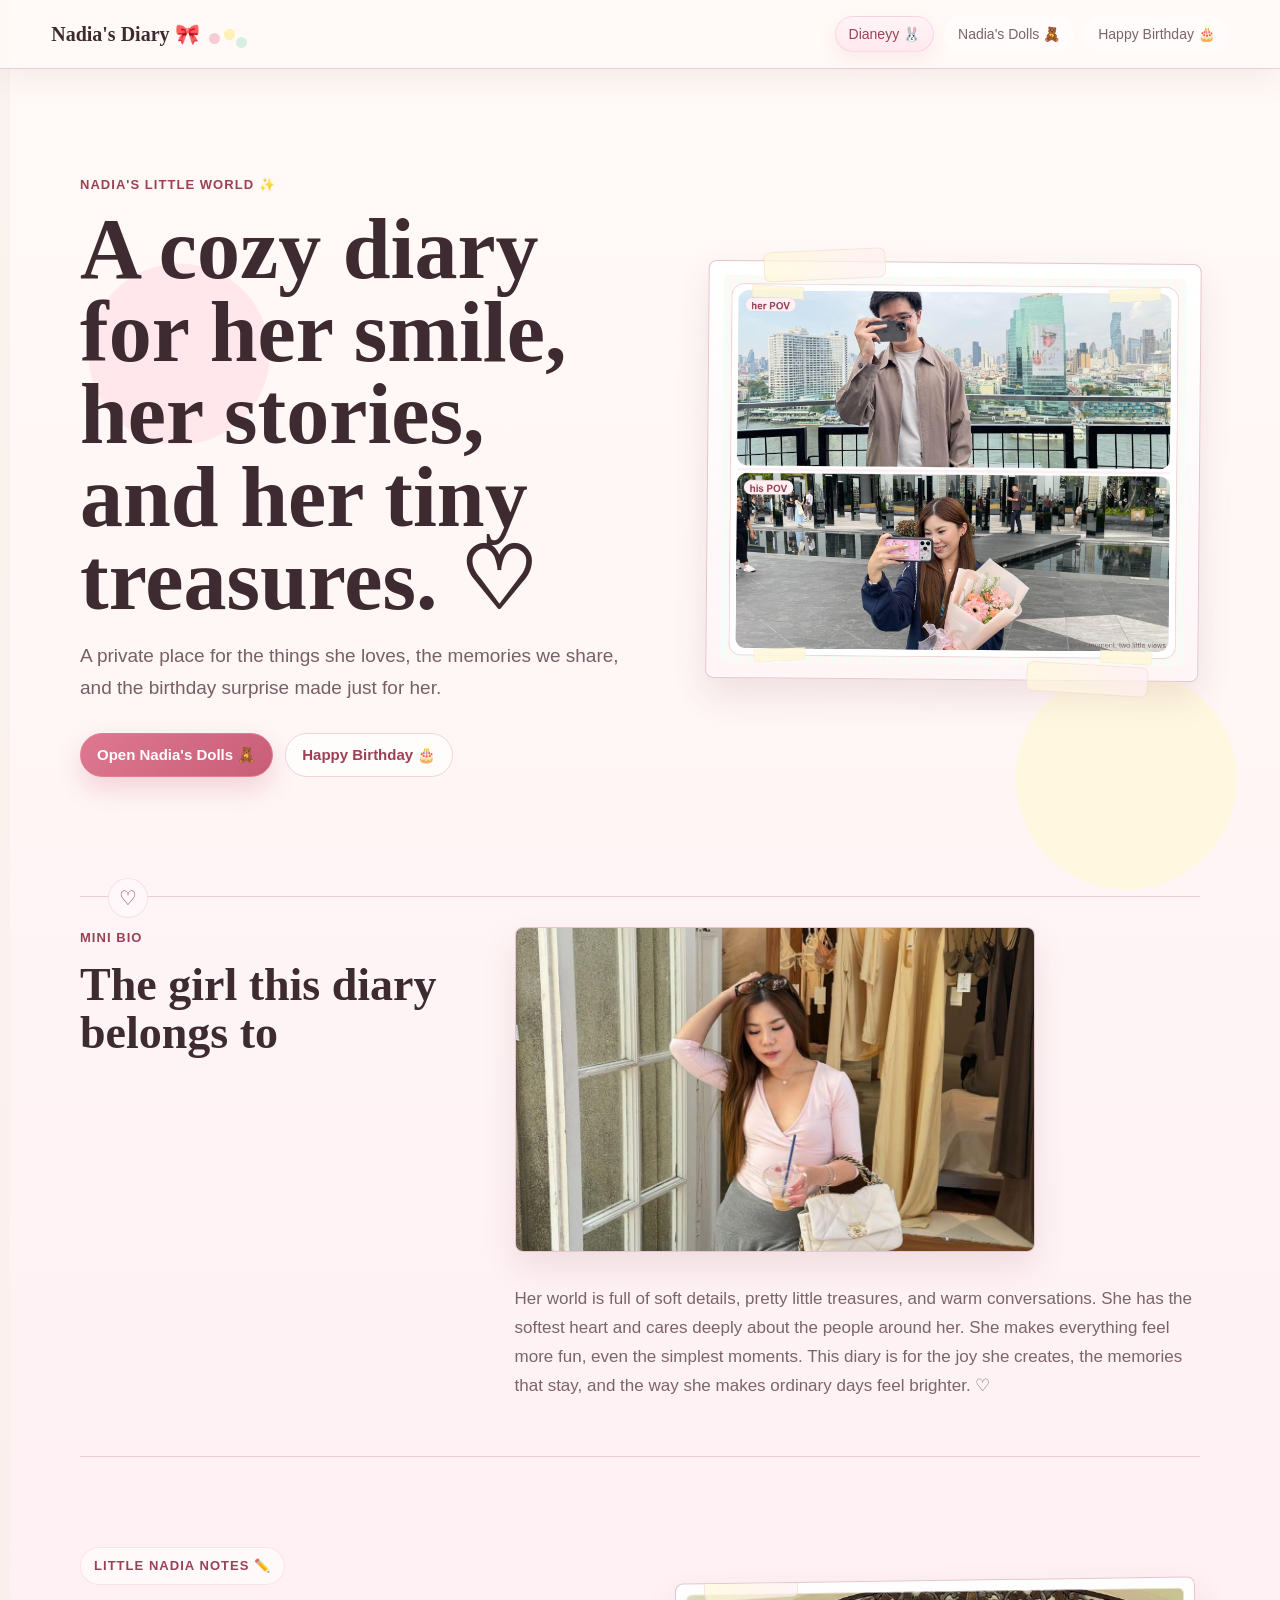
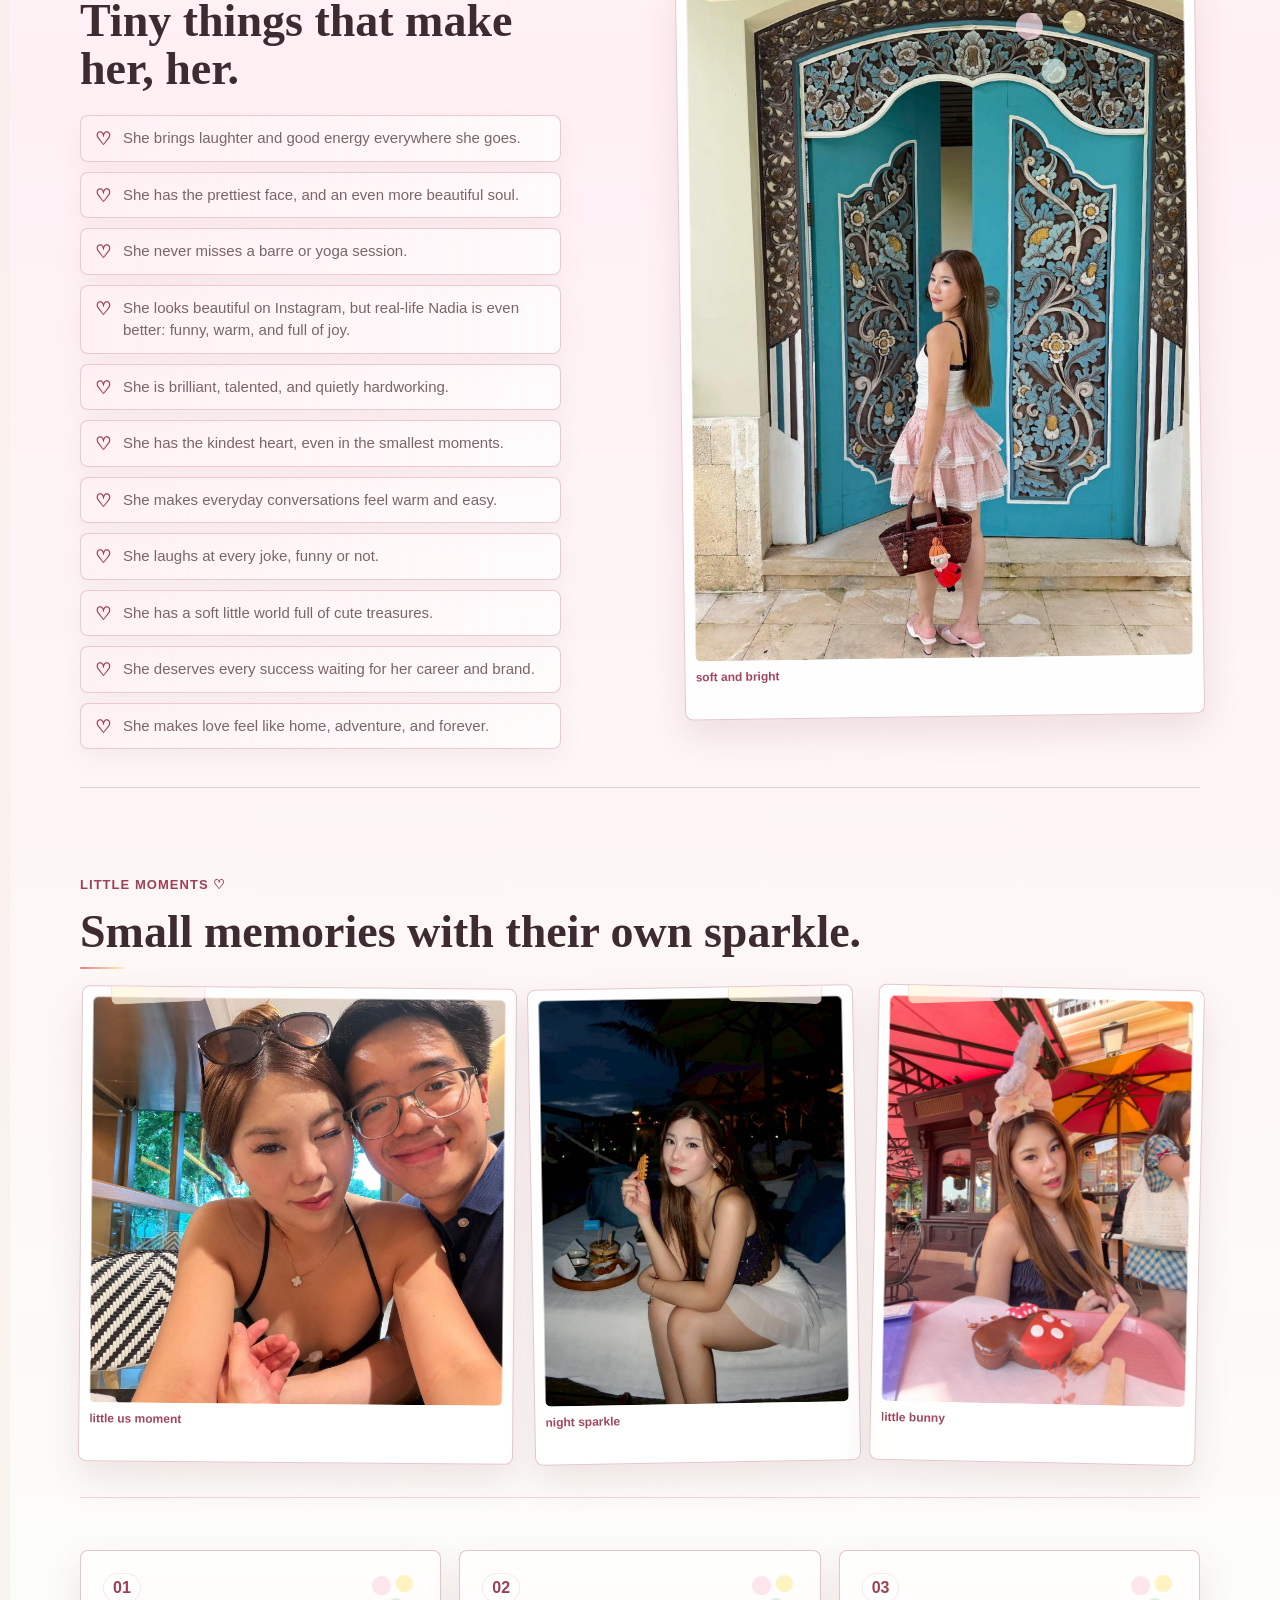
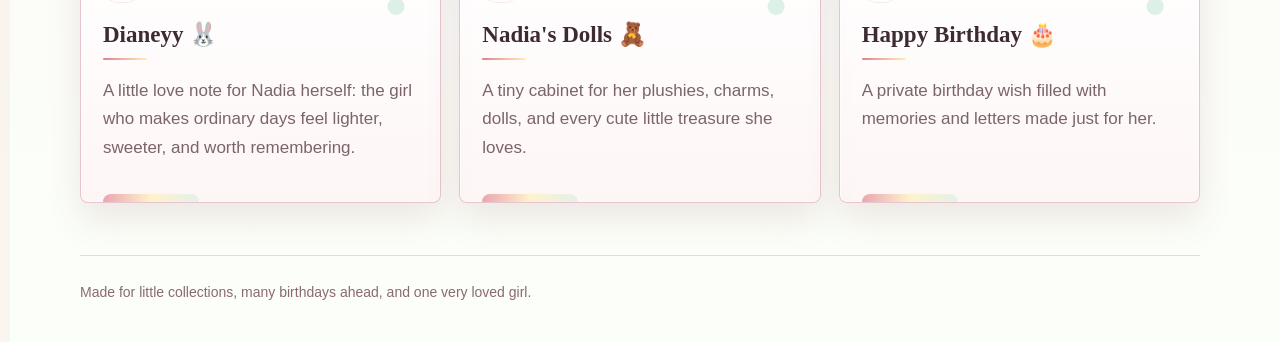
==== commit 78a22563: "Add envelope birthday layout" ====
--- a/index.html
+++ b/index.html
@@ -21,7 +21,7 @@
       <section class="hero">
         <div class="hero-copy">
           <p class="eyebrow" id="homeEyebrow">Nadia's Little World ✨</p>
-          <h1 id="homeHeadline">A cozy diary for her smile, her stories, and her tiny treasures.</h1>
+          <h1 id="homeHeadline">A cozy diary for her smile, her stories, and her tiny treasures. ♡</h1>
           <p id="homeDescription"></p>
           <div class="hero-actions">
             <a class="button primary" href="./collection.html">Open Nadia's Dolls 🧸</a>
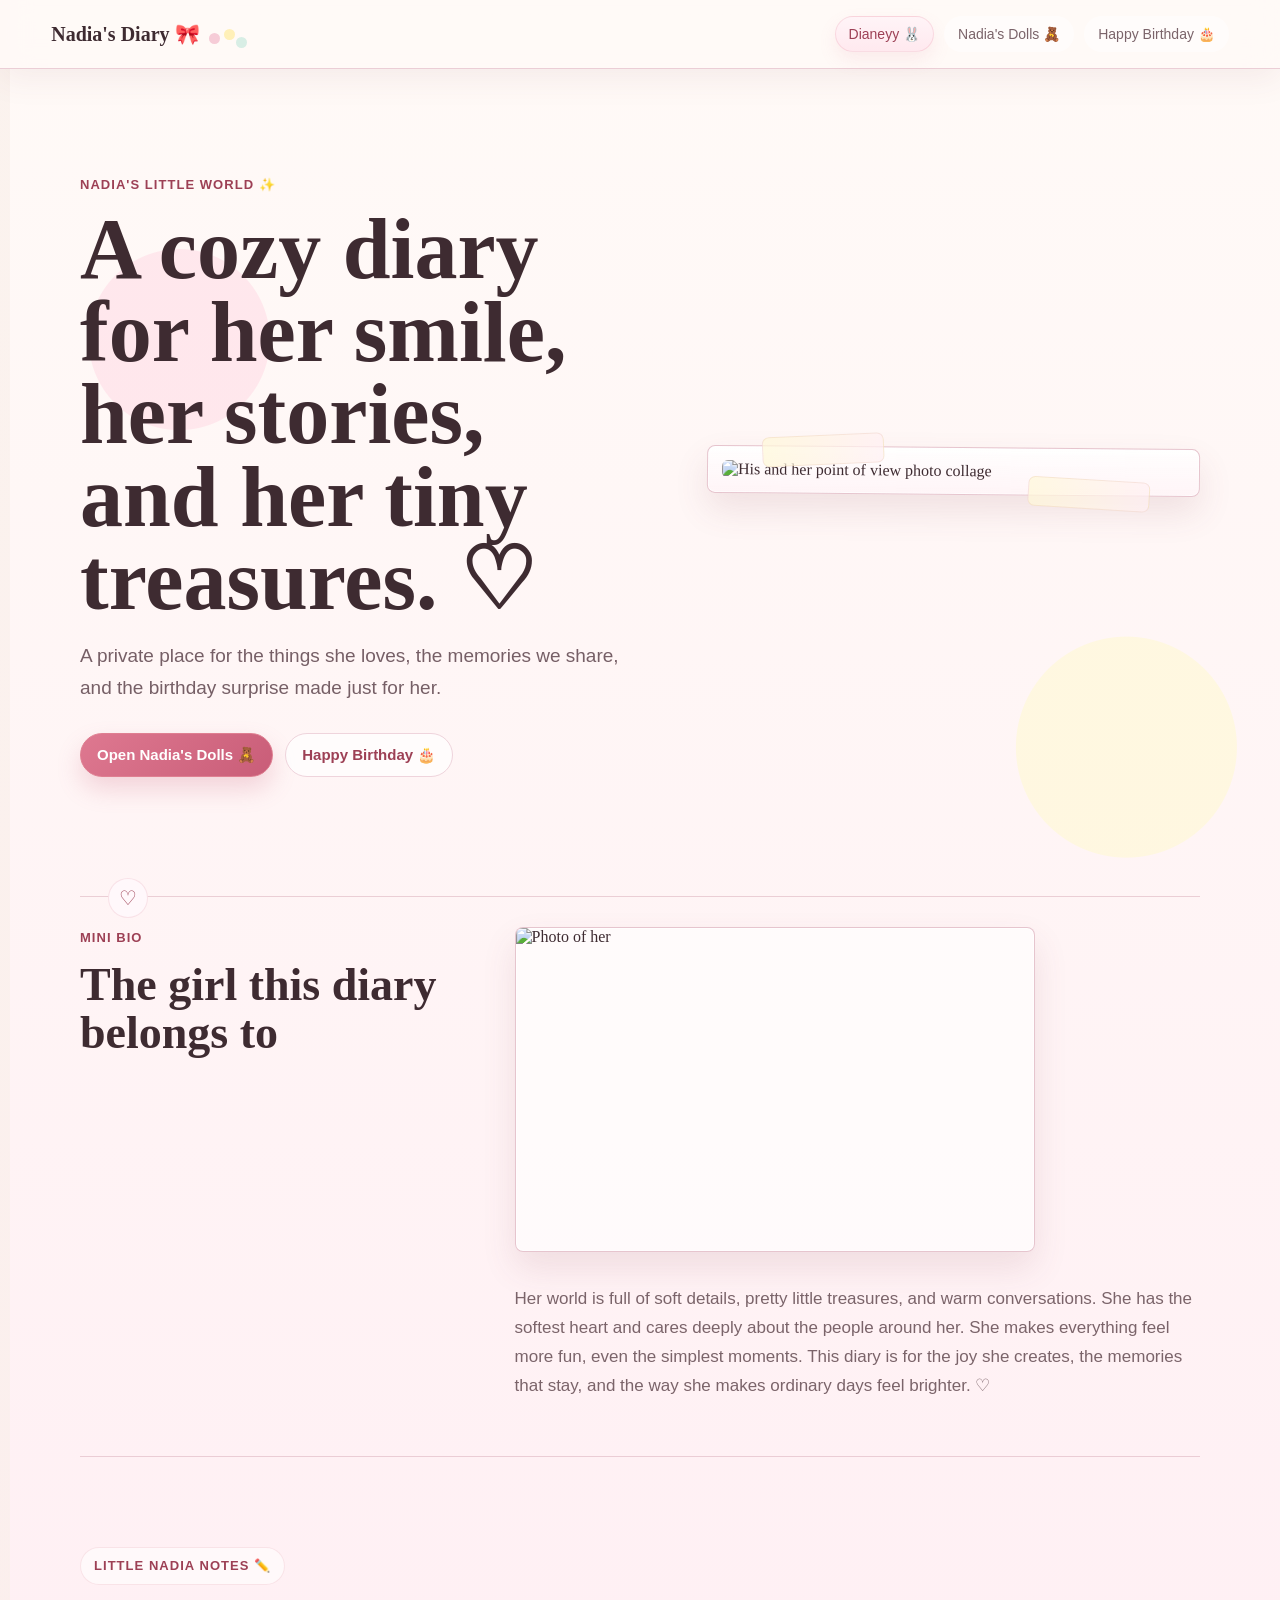
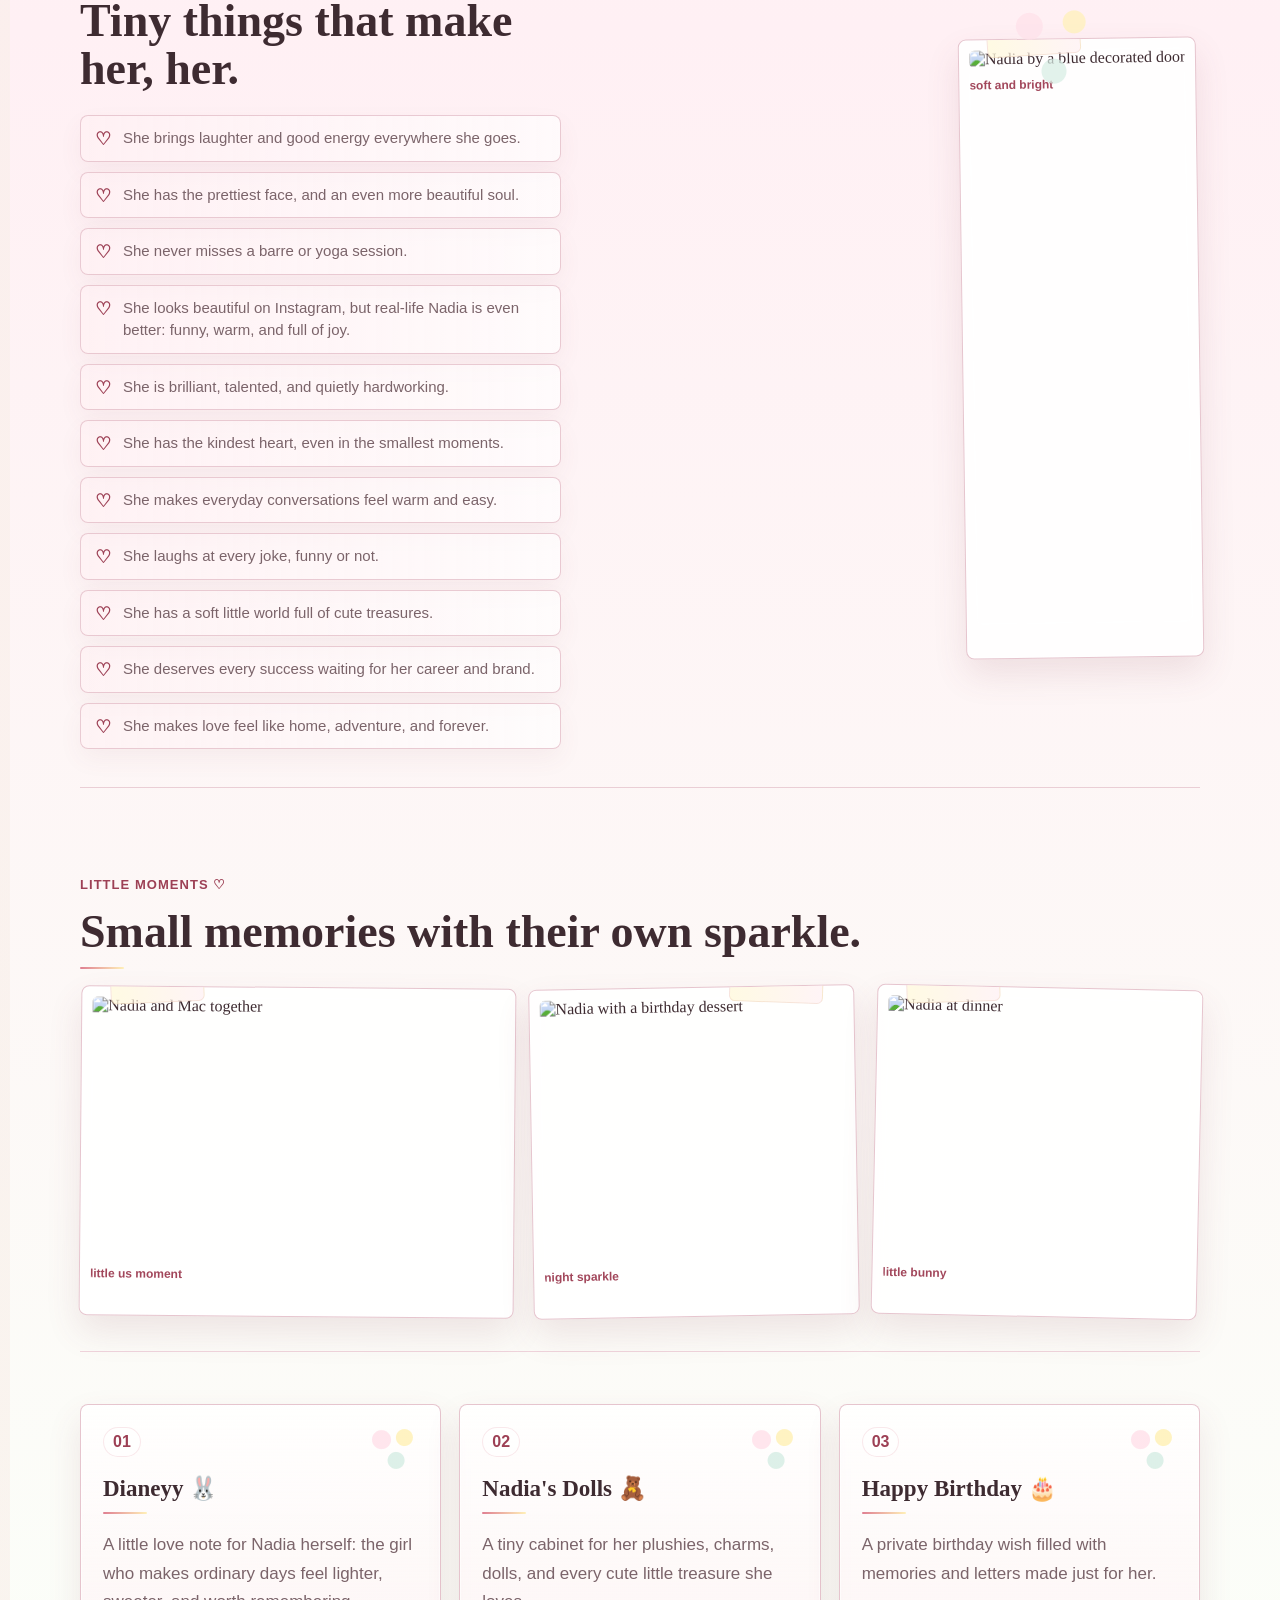
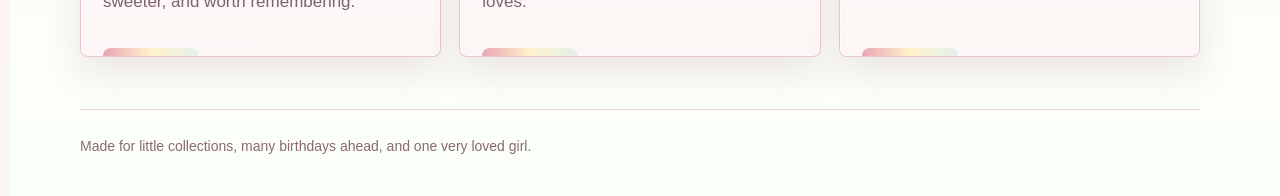
==== commit 3129cfb0: "Use root photo paths for GitHub upload" ====
--- a/index.html
+++ b/index.html
@@ -22,14 +22,14 @@
         <div class="hero-copy">
           <p class="eyebrow" id="homeEyebrow">Nadia's Little World ✨</p>
           <h1 id="homeHeadline">A cozy diary for her smile, her stories, and her tiny treasures. ♡</h1>
-          <p id="homeDescription"></p>
+          <p id="homeDescription">A private place for the things she loves, the memories we share, and the birthday surprise made just for her.</p>
           <div class="hero-actions">
             <a class="button primary" href="./collection.html">Open Nadia's Dolls 🧸</a>
             <a class="button ghost" href="./birthday.html">Happy Birthday 🎂</a>
           </div>
         </div>
         <div class="hero-pov-frame" aria-label="His and her point of view memory">
-          <img src="./assets/uploads/nadia-mac-pov-collage.jpg" alt="His and her point of view photo collage" />
+          <img src="./nadia-mac-pov-collage.jpg" alt="His and her point of view photo collage" />
         </div>
       </section>
 
@@ -39,8 +39,8 @@
           <h2 id="bioTitle">The girl this diary belongs to</h2>
         </div>
         <div class="bio-right">
-          <img class="bio-photo" id="bioPhoto" alt="Bio photo" hidden />
-          <p id="bioText"></p>
+          <img class="bio-photo" id="bioPhoto" src="./nadia-note-1.jpg" alt="Bio photo" />
+          <p id="bioText">Her world is full of soft details, pretty little treasures, and warm conversations. She has the softest heart and cares deeply about the people around her. She makes everything feel more fun, even the simplest moments. This diary is for the joy she creates, the memories that stay, and the way she makes ordinary days feel brighter. ♡</p>
         </div>
       </section>
 
@@ -64,7 +64,7 @@
         </div>
         <div class="nadia-feature-photo" aria-label="Feature photo of Nadia">
           <figure class="scrapbook-photo snap-feature">
-            <img src="./assets/uploads/nadia-note-2.jpg" alt="Nadia by a blue decorated door" />
+            <img src="./nadia-note-2.jpg" alt="Nadia by a blue decorated door" />
             <figcaption>soft and bright</figcaption>
           </figure>
         </div>
@@ -77,15 +77,15 @@
         </div>
         <div class="nadia-photo-collage little-moments-grid" aria-label="Photos of Nadia and memories">
           <figure class="scrapbook-photo snap-wide">
-            <img src="./assets/uploads/nadia-note-couple.jpg" alt="Nadia and Mac together" />
+            <img src="./nadia-note-couple.jpg" alt="Nadia and Mac together" />
             <figcaption>little us moment</figcaption>
           </figure>
           <figure class="scrapbook-photo snap-portrait">
-            <img src="./assets/uploads/nadia-note-3.jpg" alt="Nadia with a birthday dessert" />
+            <img src="./nadia-note-3.jpg" alt="Nadia with a birthday dessert" />
             <figcaption>night sparkle</figcaption>
           </figure>
           <figure class="scrapbook-photo snap-soft">
-            <img src="./assets/uploads/nadia-note-4.jpg" alt="Nadia at dinner" />
+            <img src="./nadia-note-4.jpg" alt="Nadia at dinner" />
             <figcaption>little bunny</figcaption>
           </figure>
         </div>
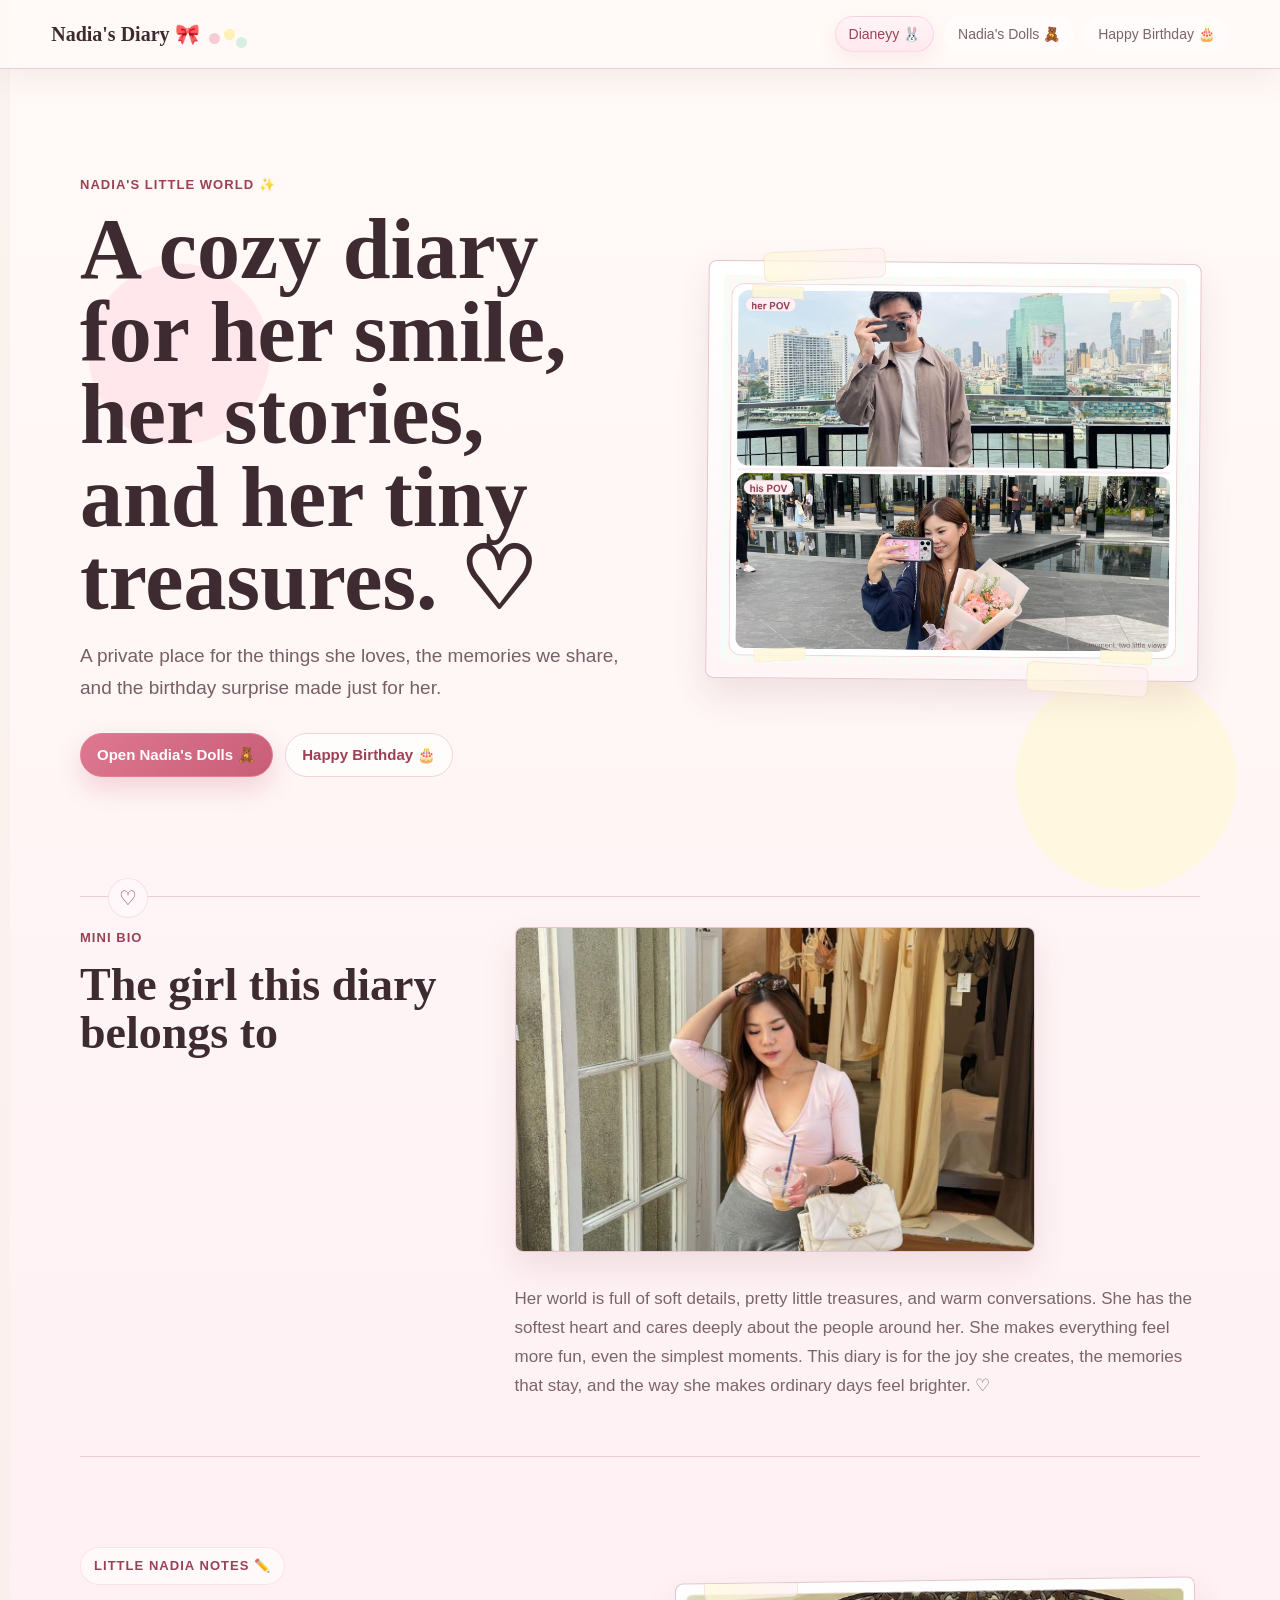
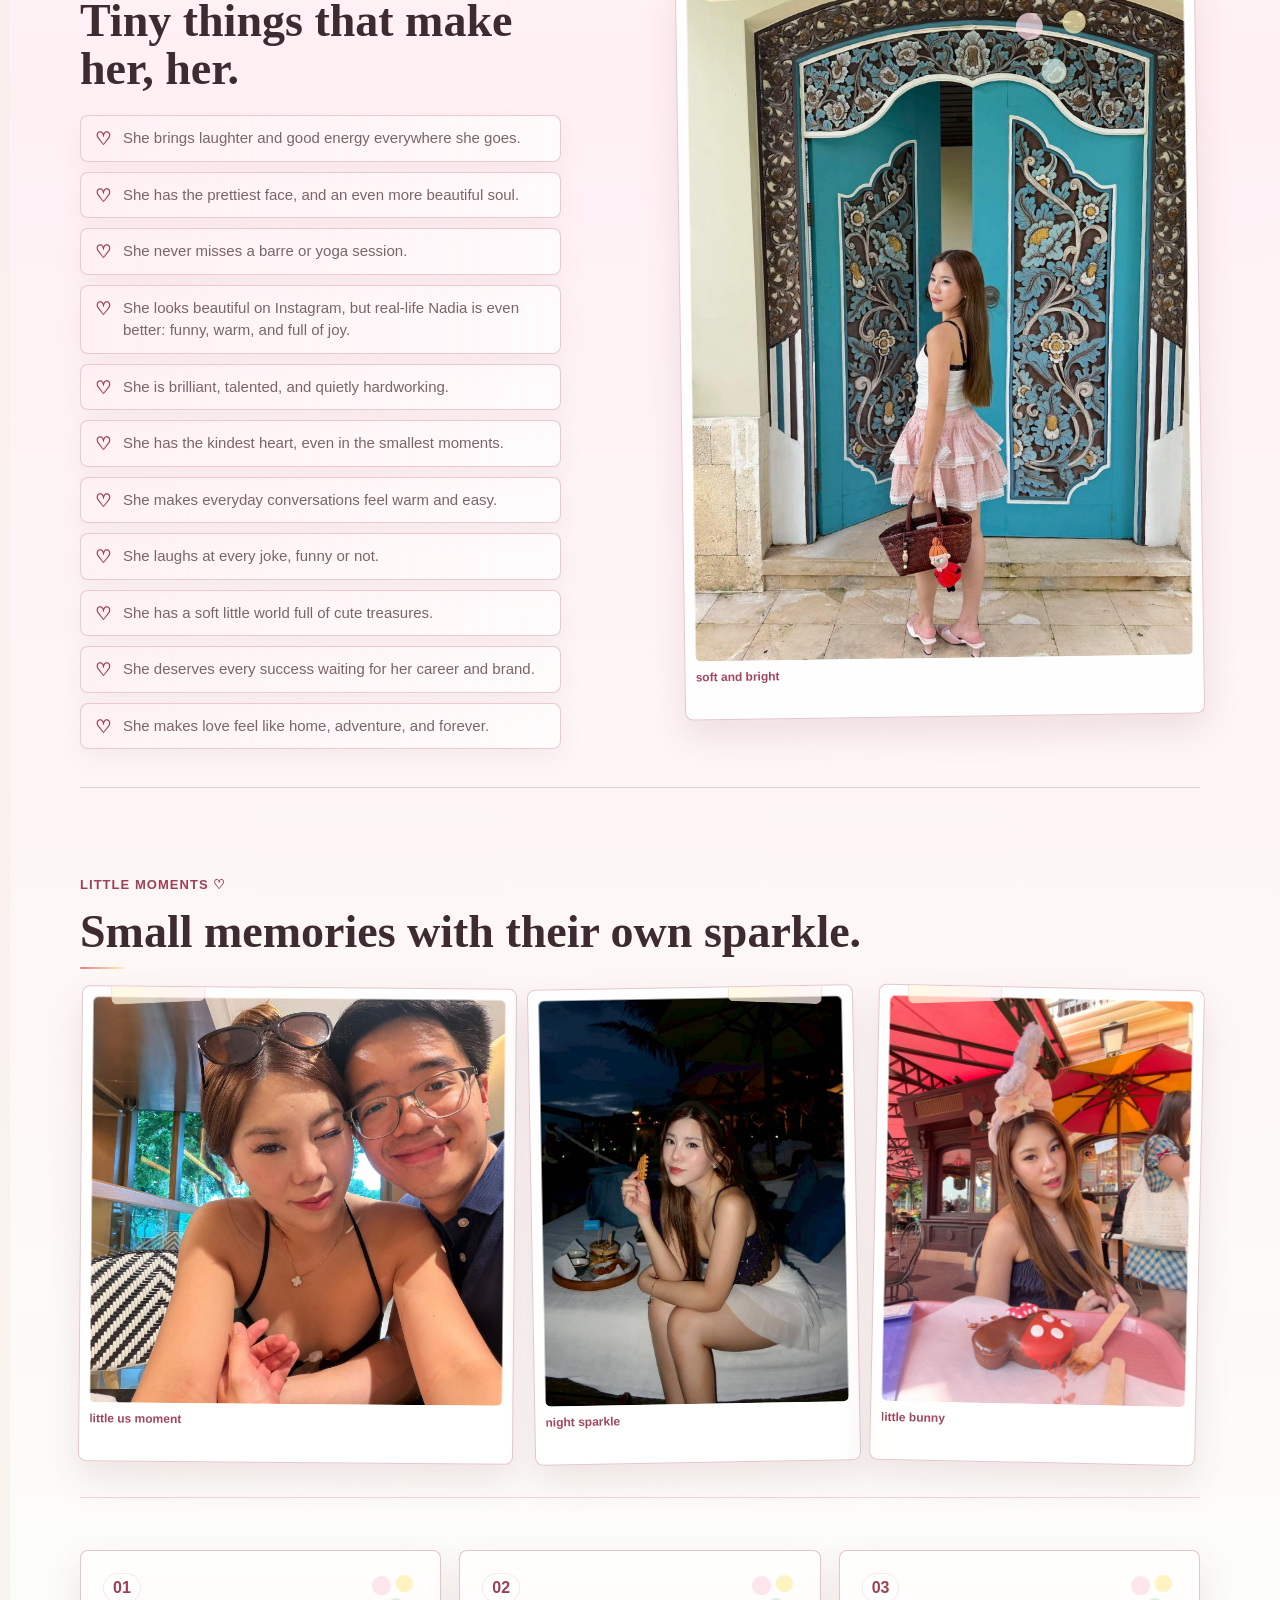
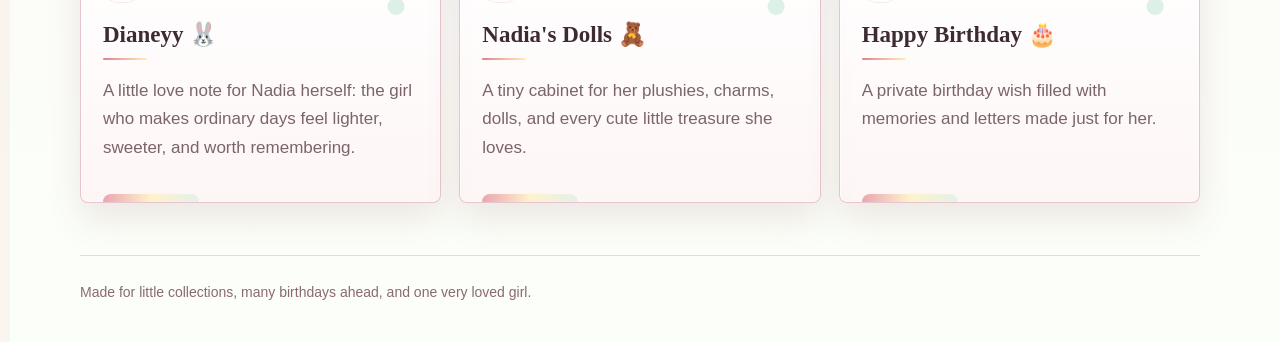
==== commit f6f46fd6: "refactor: relocate image assets to dedicated uploads directory" ====
--- a/index.html
+++ b/index.html
@@ -29,7 +29,7 @@
           </div>
         </div>
         <div class="hero-pov-frame" aria-label="His and her point of view memory">
-          <img src="./nadia-mac-pov-collage.jpg" alt="His and her point of view photo collage" />
+          <img src="./assets/uploads/nadia-mac-pov-collage.jpg" alt="His and her point of view photo collage" />
         </div>
       </section>
 
@@ -39,7 +39,7 @@
           <h2 id="bioTitle">The girl this diary belongs to</h2>
         </div>
         <div class="bio-right">
-          <img class="bio-photo" id="bioPhoto" src="./nadia-note-1.jpg" alt="Bio photo" />
+          <img class="bio-photo" id="bioPhoto" src="./assets/uploads/nadia-note-1.jpg" alt="Bio photo" />
           <p id="bioText">Her world is full of soft details, pretty little treasures, and warm conversations. She has the softest heart and cares deeply about the people around her. She makes everything feel more fun, even the simplest moments. This diary is for the joy she creates, the memories that stay, and the way she makes ordinary days feel brighter. ♡</p>
         </div>
       </section>
@@ -64,7 +64,7 @@
         </div>
         <div class="nadia-feature-photo" aria-label="Feature photo of Nadia">
           <figure class="scrapbook-photo snap-feature">
-            <img src="./nadia-note-2.jpg" alt="Nadia by a blue decorated door" />
+            <img src="./assets/uploads/nadia-note-2.jpg" alt="Nadia by a blue decorated door" />
             <figcaption>soft and bright</figcaption>
           </figure>
         </div>
@@ -77,15 +77,15 @@
         </div>
         <div class="nadia-photo-collage little-moments-grid" aria-label="Photos of Nadia and memories">
           <figure class="scrapbook-photo snap-wide">
-            <img src="./nadia-note-couple.jpg" alt="Nadia and Mac together" />
+            <img src="./assets/uploads/nadia-note-couple.jpg" alt="Nadia and Mac together" />
             <figcaption>little us moment</figcaption>
           </figure>
           <figure class="scrapbook-photo snap-portrait">
-            <img src="./nadia-note-3.jpg" alt="Nadia with a birthday dessert" />
+            <img src="./assets/uploads/nadia-note-3.jpg" alt="Nadia with a birthday dessert" />
             <figcaption>night sparkle</figcaption>
           </figure>
           <figure class="scrapbook-photo snap-soft">
-            <img src="./nadia-note-4.jpg" alt="Nadia at dinner" />
+            <img src="./assets/uploads/nadia-note-4.jpg" alt="Nadia at dinner" />
             <figcaption>little bunny</figcaption>
           </figure>
         </div>
